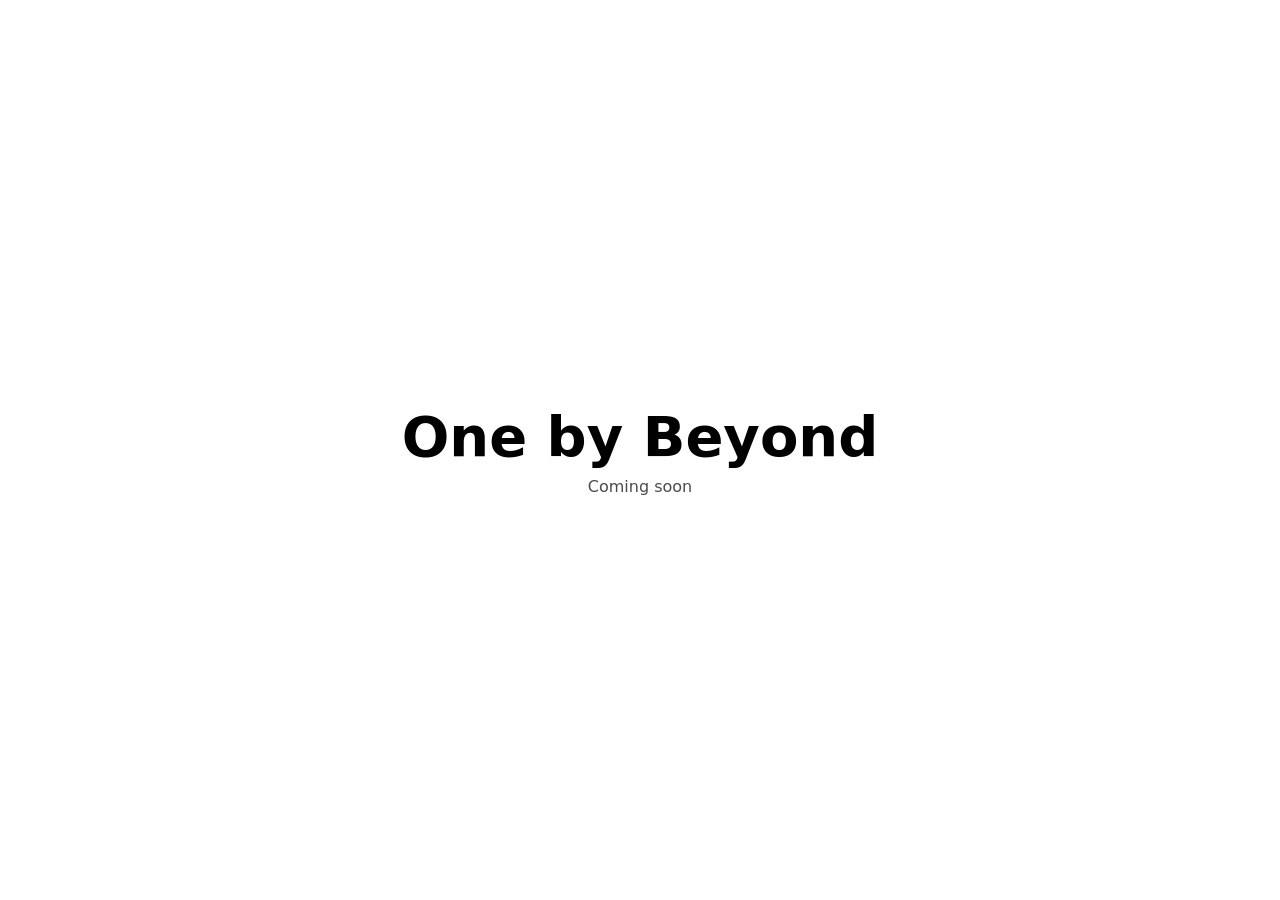
==== site/index.html @ 8f1a1c9e "Set up static site scaffold and GitHub Pages deploy for onebybeyond.org Co-Authored-By: Claude Opus " ====
<!doctype html>
<html lang="ko">
<head>
  <meta charset="utf-8">
  <meta name="viewport" content="width=device-width, initial-scale=1">
  <title>One by Beyond</title>
  <meta name="description" content="One by Beyond">
  <style>
    :root { color-scheme: light dark; }
    body { margin: 0; min-height: 100vh; display: grid; place-items: center;
           font-family: system-ui, -apple-system, "Apple SD Gothic Neo", sans-serif; }
    main { text-align: center; padding: 16px; }
    h1 { font-size: clamp(2rem, 6vw, 3.5rem); margin: 0 0 .5rem; }
    p { opacity: .7; margin: 0; }
  </style>
</head>
<body>
  <main>
    <h1>One by Beyond</h1>
    <p>Coming soon</p>
  </main>
</body>
</html>
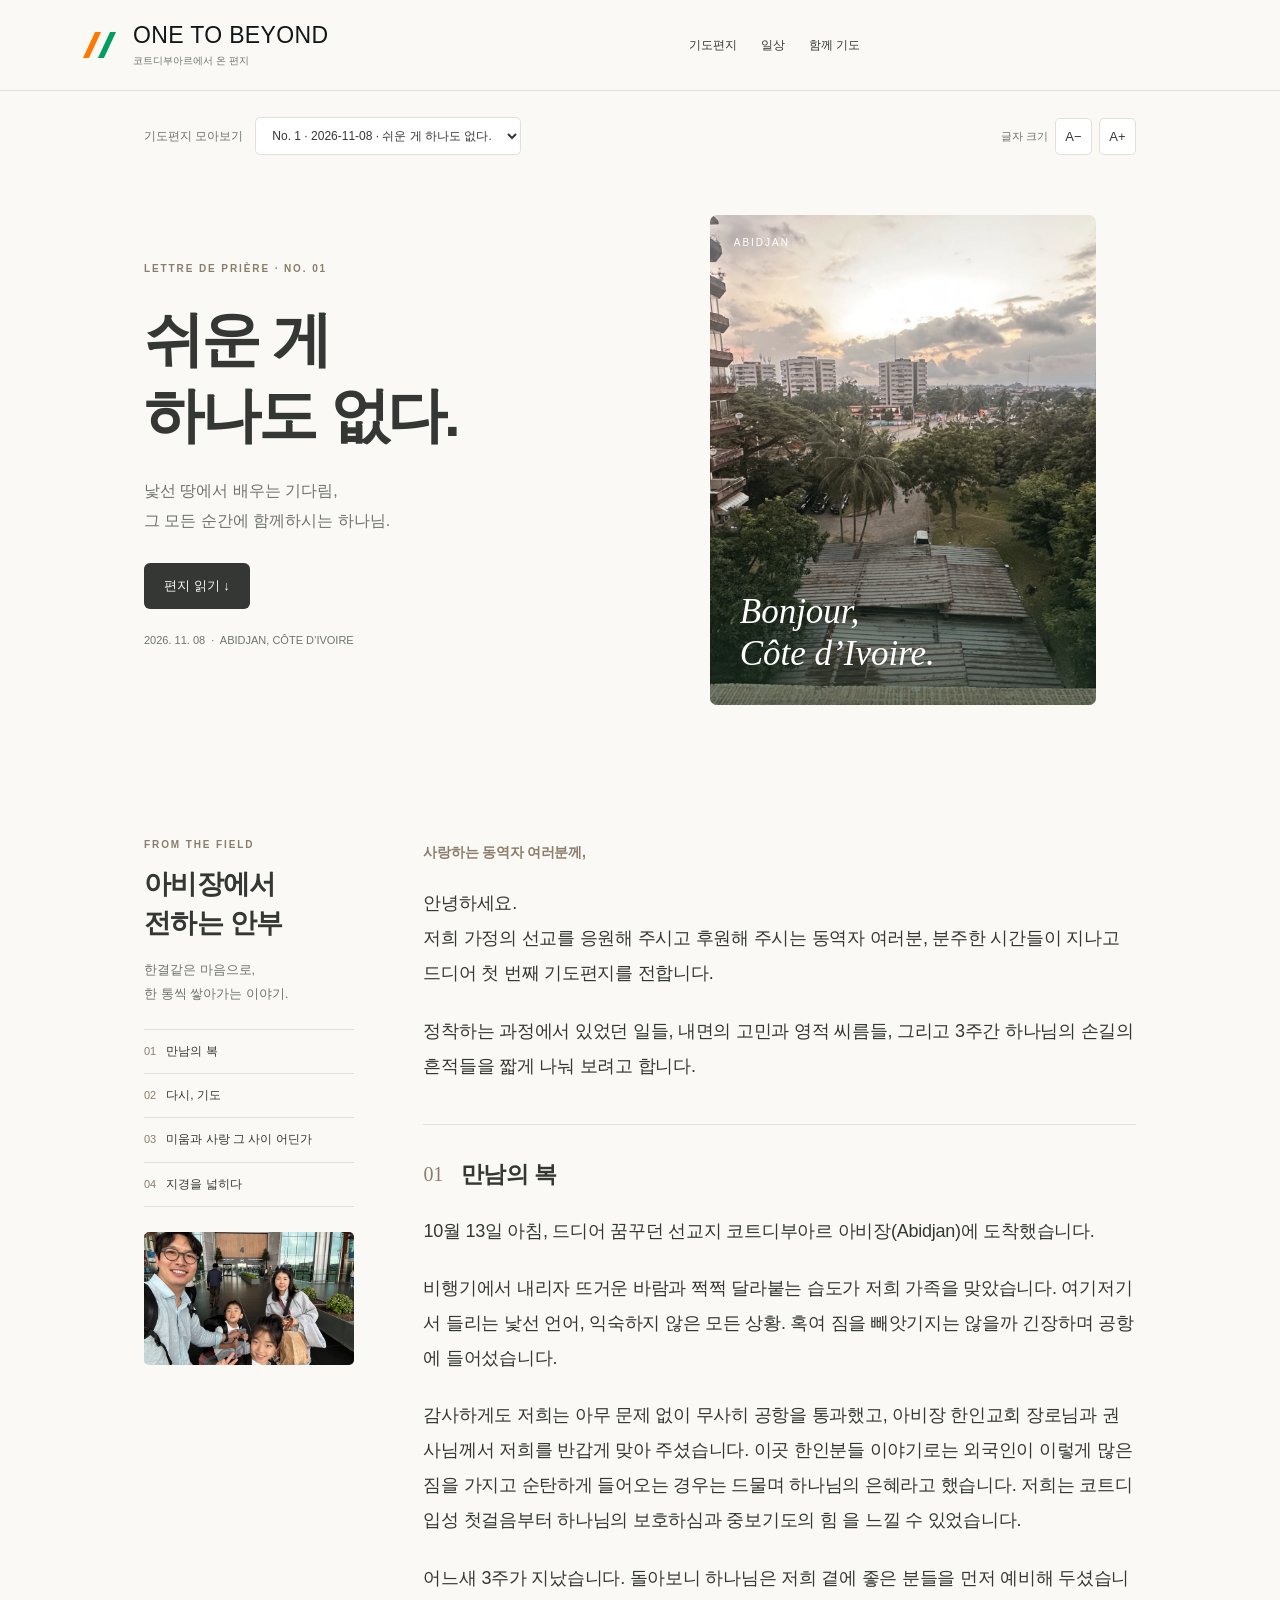
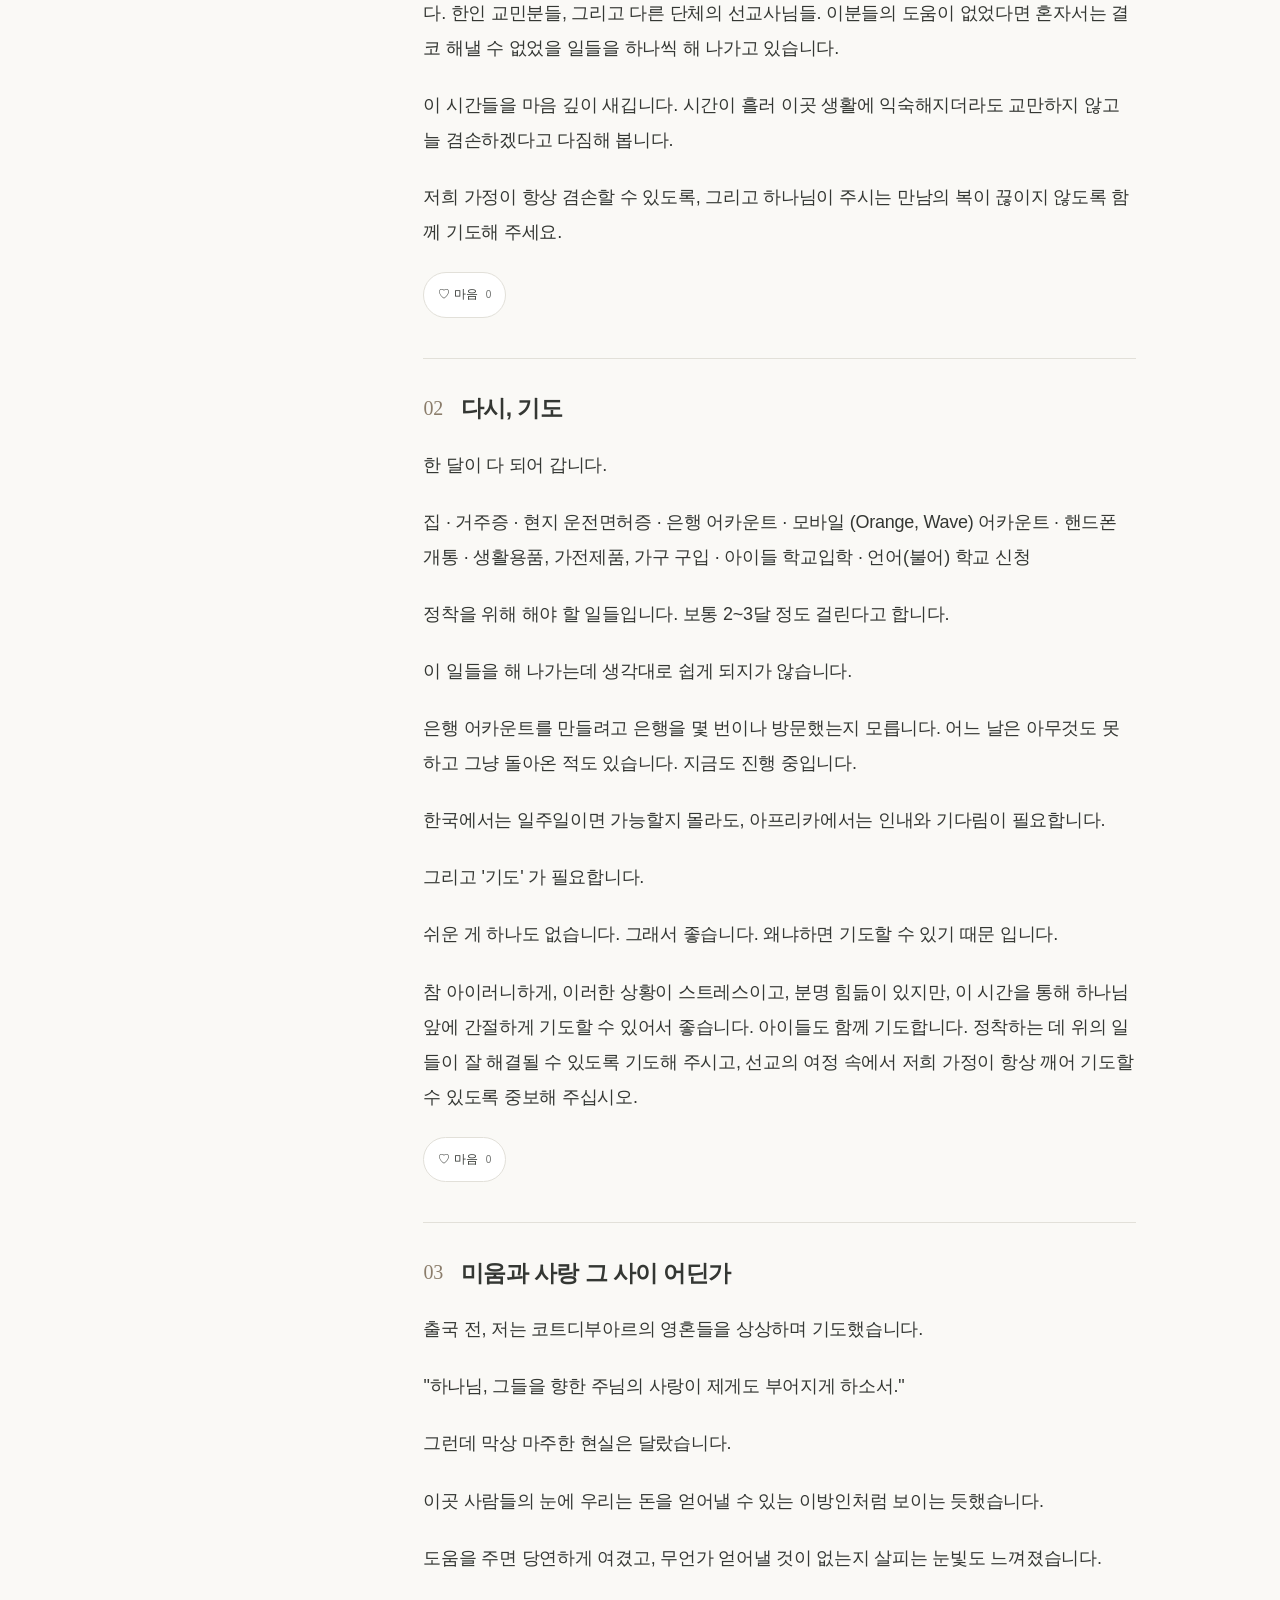
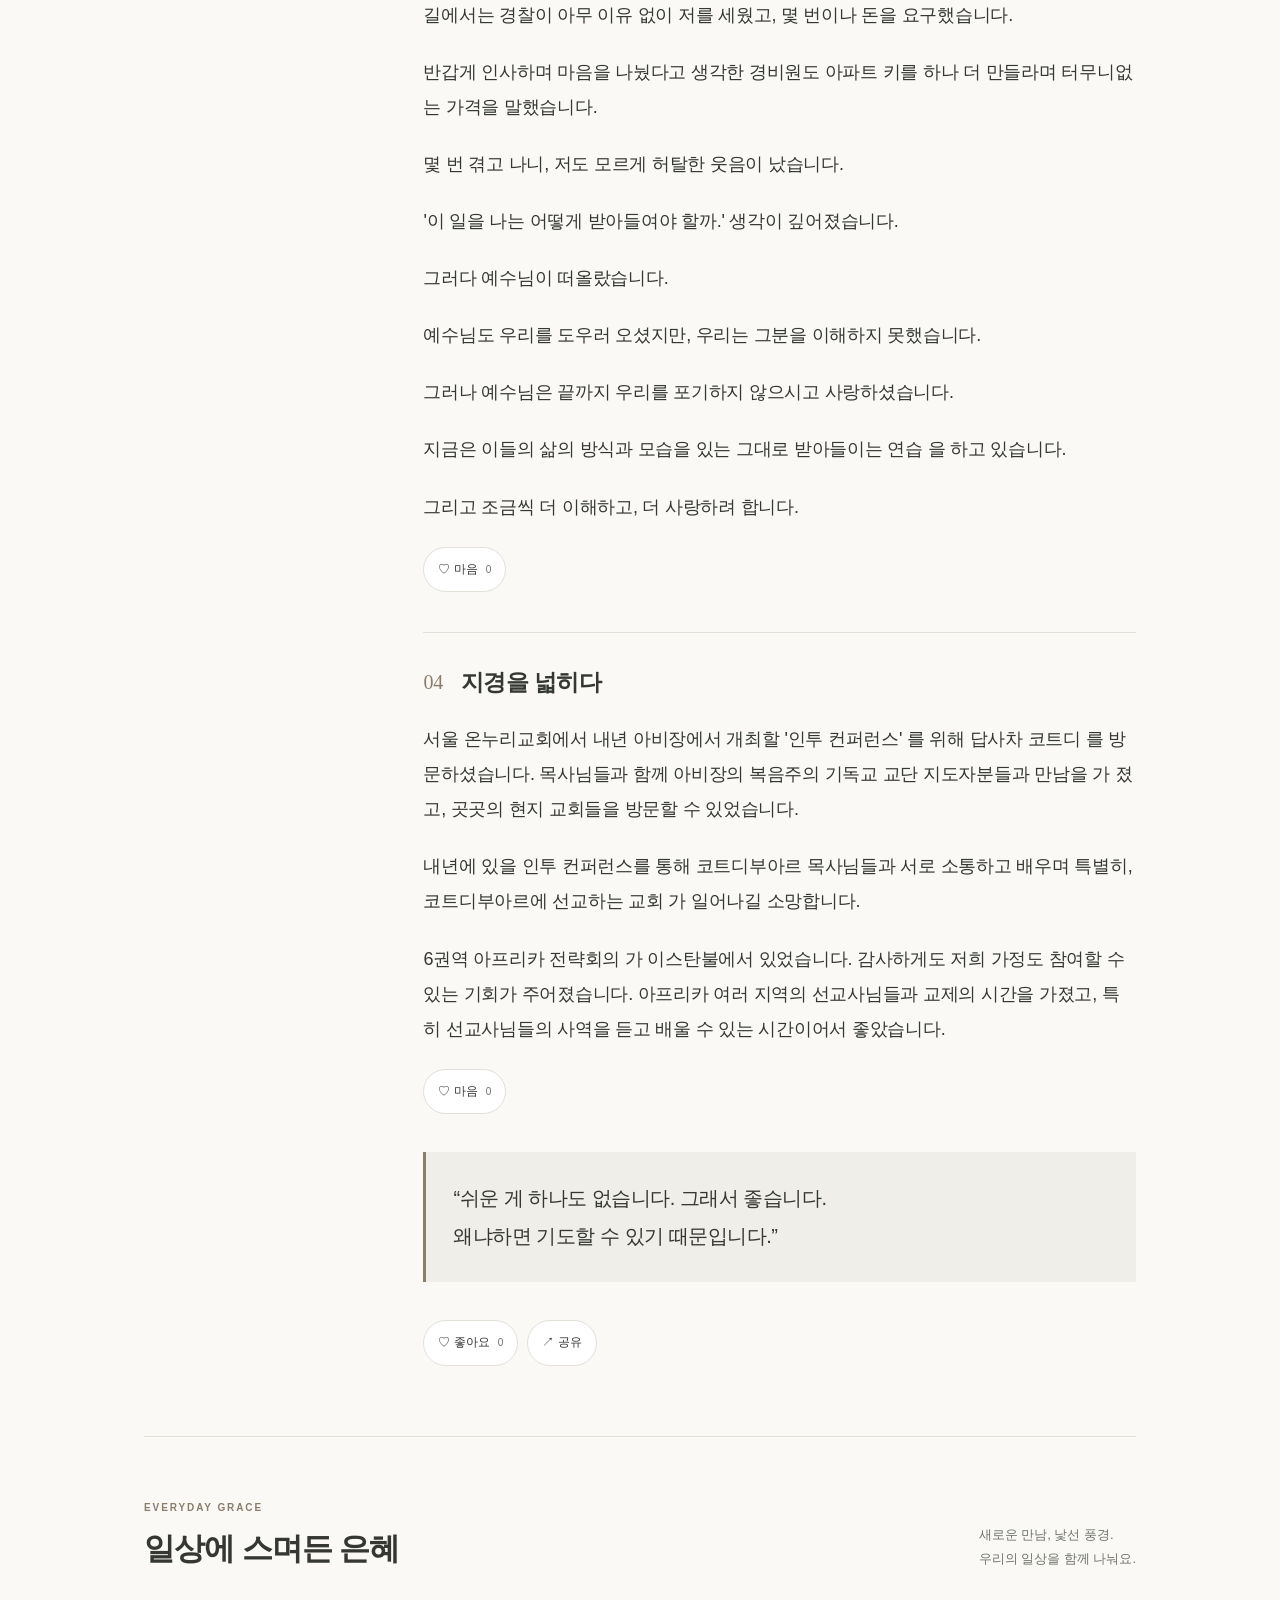
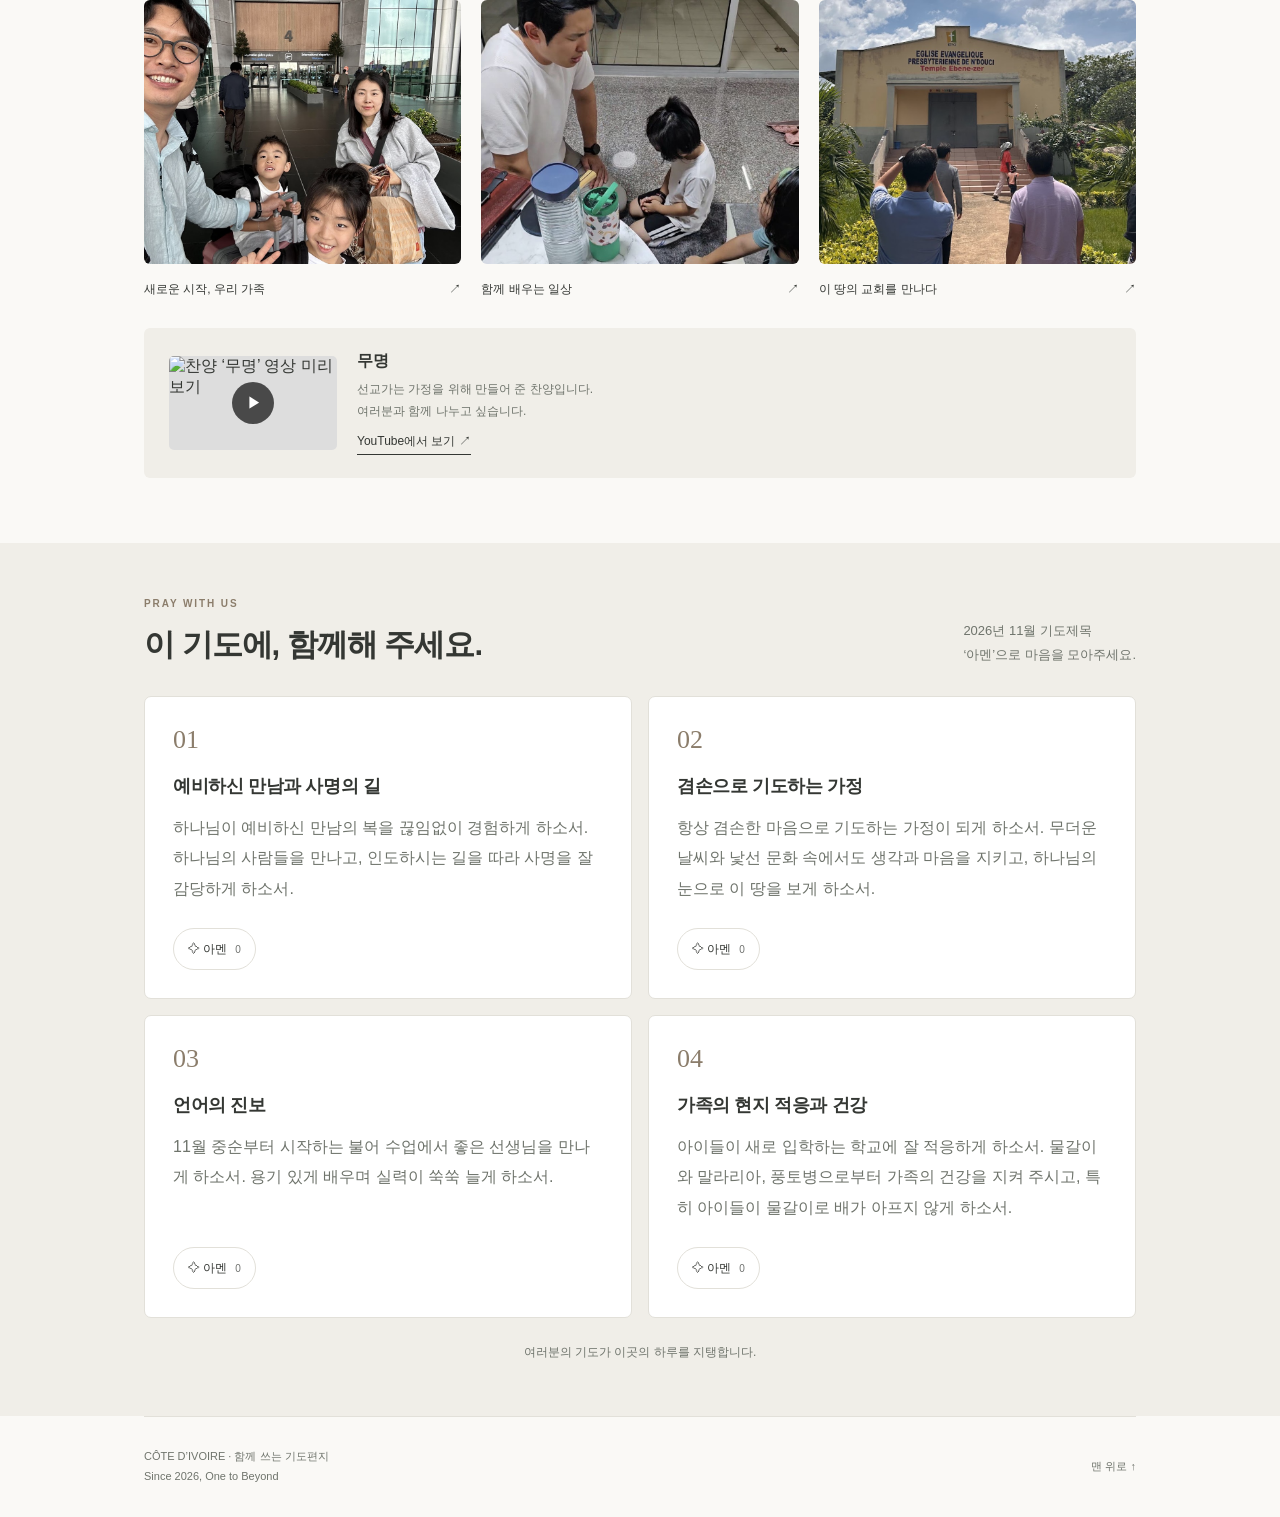
==== commit b61c34b3: "Add One to Beyond letter site (public static build) Public page built from the approved Off-white Ed" ====
--- a/site/index.html
+++ b/site/index.html
@@ -1,23 +1,25 @@
 <!doctype html>
 <html lang="ko">
 <head>
-  <meta charset="utf-8">
-  <meta name="viewport" content="width=device-width, initial-scale=1">
-  <title>One by Beyond</title>
-  <meta name="description" content="One by Beyond">
-  <style>
-    :root { color-scheme: light dark; }
-    body { margin: 0; min-height: 100vh; display: grid; place-items: center;
-           font-family: system-ui, -apple-system, "Apple SD Gothic Neo", sans-serif; }
-    main { text-align: center; padding: 16px; }
-    h1 { font-size: clamp(2rem, 6vw, 3.5rem); margin: 0 0 .5rem; }
-    p { opacity: .7; margin: 0; }
-  </style>
+<meta charset="utf-8">
+<meta name="viewport" content="width=device-width,initial-scale=1">
+<meta name="color-scheme" content="light">
+<meta http-equiv="Content-Security-Policy" content="default-src 'none'; script-src 'self'; style-src 'self' 'unsafe-inline'; img-src 'self' data: https://i.ytimg.com; connect-src 'self'; font-src 'none'; base-uri 'none'; form-action 'none'">
+<title>One to Beyond · 코트디부아르에서 온 편지</title>
+<meta name="description" content="코트디부아르 아비장에서 전하는 기도편지 · ONE TO BEYOND">
+<meta property="og:title" content="One to Beyond · 코트디부아르에서 온 편지">
+<meta property="og:description" content="낯선 땅에서 배우는 기다림, 그 모든 순간에 함께하시는 하나님.">
+<meta property="og:image" content="https://onebybeyond.org/assets/photos/0195618fbdef.jpg">
+<meta property="og:url" content="https://onebybeyond.org/">
+<meta property="og:type" content="website">
+<link rel="icon" href="assets/favicon.svg" type="image/svg+xml">
+<link rel="stylesheet" href="style.css">
+<link rel="stylesheet" href="site.css">
 </head>
-<body>
-  <main>
-    <h1>One by Beyond</h1>
-    <p>Coming soon</p>
-  </main>
+<body data-layout="forest">
+<div id="app"><noscript><p class="noscript">이 페이지는 JavaScript가 필요합니다. 브라우저 설정에서 JavaScript를 켜 주세요.</p></noscript></div>
+<div id="modal-root"></div>
+<div id="toast-root" aria-live="polite"></div>
+<script src="app.js"></script>
 </body>
 </html>
--- a/site/style.css
+++ b/site/style.css
@@ -0,0 +1,80 @@
+
+:root{--bg:#faf9f6;--paper:#ffffff;--ink:#343733;--muted:#6f746c;--accent:#8b7d6b;--soft:#f0eee8;--line:#e2e0d9;--size:18px}*{box-sizing:border-box}html{scroll-behavior:smooth;scroll-padding-top:120px}body{margin:0;background:var(--bg);color:var(--ink);font-family:-apple-system,BlinkMacSystemFont,'Apple SD Gothic Neo','Malgun Gothic',Arial,sans-serif;-webkit-font-smoothing:antialiased}button,input,textarea,select{font:inherit}button,a{touch-action:manipulation}button{cursor:pointer;color:inherit}button:disabled{opacity:.45;cursor:default}a{color:inherit;text-decoration:none}button:focus-visible,a:focus-visible,input:focus-visible,select:focus-visible,textarea:focus-visible{outline:3px solid var(--accent);outline-offset:4px}button{border:0}h1,h2,h3,p{margin-top:0}.demo-bar{padding:9px 20px;background:var(--ink);color:var(--bg);text-align:center;font-size:11px;line-height:1.6;letter-spacing:.1px}.demo-bar b{color:inherit}.site-header{position:sticky;top:0;background:var(--bg);z-index:20;border-bottom:1px solid var(--line)}.header-inner{max-width:1240px;margin:auto;padding:22px 5%;display:flex;align-items:center;gap:24px}.brand{font-size:14px;font-weight:750;letter-spacing:1px;display:flex;align-items:center;gap:12px;white-space:nowrap}.brand small{font-size:10px;letter-spacing:0;font-weight:400;display:block;margin-top:5px;color:var(--muted)}.mark{width:24px;height:31px;display:flex;align-items:end;gap:4px}.mark i{background:var(--accent);width:5px;height:22px;transform:skewY(-18deg)}.mark i:nth-child(2){height:30px;background:var(--muted);opacity:.5}.mark i:nth-child(3){height:25px;background:var(--ink)}nav{margin:auto;display:flex;gap:24px;font-size:12px}.nav-actions{display:flex;gap:10px}.btn{display:inline-flex;align-items:center;justify-content:center;gap:9px;padding:13px 19px;border-radius:6px;background:var(--ink);color:var(--bg);font-size:13px;font-weight:550;border:1px solid transparent;min-height:44px;transition:transform .15s,background .15s}.btn:hover{transform:translateY(-1px);filter:brightness(.96)}.btn.secondary{background:transparent;color:var(--ink);border-color:var(--line)}.btn.accent{background:var(--accent);color:white}.btn.compact{padding:10px 14px;font-size:12px;min-height:40px}.wrap{max-width:1120px;margin:auto;padding:0 5%}.edition-tools{display:flex;justify-content:space-between;align-items:center;padding:26px 0 20px;gap:16px;font-size:12px}.edition-tools label{display:flex;align-items:center;gap:12px;color:var(--muted)}select{max-width:100%;background:var(--paper);color:var(--ink);border:1px solid var(--line);border-radius:5px;padding:10px 12px;font-size:12px}.size-controls{display:flex;align-items:center;gap:7px;white-space:nowrap}.size-controls span{color:var(--muted);font-size:11px}.size-controls button{background:var(--paper);border:1px solid var(--line);border-radius:5px;min-height:37px;min-width:37px;font-size:13px}.hero{display:grid;grid-template-columns:1fr 1fr;gap:6%;padding:24px 0 48px;align-items:center}.eyebrow{font-size:10px;letter-spacing:1.9px;color:var(--accent);font-weight:650;text-transform:uppercase}.hero h1{font-size:clamp(40px,4.7vw,66px);letter-spacing:-2.8px;line-height:1.25;margin:28px 0 23px;font-weight:700;white-space:pre-line}.hero-sub{font-size:16px;line-height:1.9;color:var(--muted);white-space:pre-line;margin-bottom:26px}.hero-date{font-size:11px;color:var(--muted);margin-top:25px}.hero-visual{height:490px;position:relative;border-radius:7px;overflow:hidden}.hero-visual img{height:100%;width:100%;object-fit:cover;filter:saturate(.8)}.hero-visual:after{content:'';position:absolute;inset:0;background:linear-gradient(transparent 45%,#102c2299)}.hero-visual figcaption{position:absolute;z-index:1;bottom:30px;left:30px;color:white;font:italic 35px/1.2 Georgia,serif}.hero-visual .place{position:absolute;z-index:1;top:22px;left:24px;font-size:10px;letter-spacing:2px;color:white}.social-strip{display:flex;align-items:center;gap:10px;border-bottom:1px solid var(--line);border-top:1px solid var(--line);padding:20px 0}.social-strip .quote-small{margin-left:auto;color:var(--muted);font-size:12px}.reaction{display:inline-flex;gap:8px;align-items:center;padding:10px 14px;border-radius:30px;border:1px solid var(--line);background:var(--paper);color:var(--ink);font-size:12px;min-height:42px;white-space:nowrap}.reaction.active{background:var(--soft);border-color:var(--accent);color:var(--accent)}.reaction span{font-size:10px;opacity:.7}.reading{display:grid;grid-template-columns:210px minmax(0,720px);gap:7%;padding:70px 0}.reading aside{align-self:start;position:sticky;top:120px}.reading aside h2{font-size:27px;letter-spacing:-.7px;line-height:1.45;margin:15px 0}.reading aside p{font-size:13px;line-height:1.8;color:var(--muted)}.toc{display:grid;gap:0;border-top:1px solid var(--line);margin-top:24px}.toc a{padding:12px 0;border-bottom:1px solid var(--line);font-size:12px;line-height:1.6}.toc a span{color:var(--accent);margin-right:10px;font-size:11px}.reading aside img{width:100%;border-radius:5px;margin-top:25px}.prose{font-size:var(--size);line-height:1.95;letter-spacing:-.25px;color:var(--ink);overflow-wrap:anywhere}.prose p{margin-bottom:22px;white-space:pre-line}.greeting{color:var(--accent);font-size:14px;display:block;margin-bottom:20px;font-weight:600}.story{border-top:1px solid var(--line);margin-top:40px;padding-top:30px}.story-head{display:flex;gap:18px;align-items:center;margin-bottom:20px}.story-head>span{font-family:Georgia,serif;color:var(--accent);font-size:20px}.story h3{font-size:23px;line-height:1.5;letter-spacing:-.6px;margin:0}.prose blockquote{margin:38px 0;padding:27px;background:var(--soft);border-left:3px solid var(--accent);font-size:20px;line-height:1.9;white-space:pre-line;letter-spacing:-.5px}.reading-end{display:flex;gap:9px}.section{padding:65px 0;border-top:1px solid var(--line)}.section-head{display:flex;justify-content:space-between;align-items:end;gap:25px;margin-bottom:30px}.section h2,.prayer-inner h2{font-size:31px;line-height:1.4;letter-spacing:-1px;margin:14px 0 0}.section-head>p{font-size:13px;line-height:1.8;color:var(--muted);margin:0}.gallery{display:grid;grid-template-columns:repeat(3,1fr);gap:20px}.gallery button{background:transparent;text-align:left;padding:0}.gallery img{width:100%;aspect-ratio:1.2;object-fit:cover;border-radius:6px;filter:saturate(.85)}.caption{font-size:12px;display:flex;justify-content:space-between;margin-top:13px}.music{padding:23px 25px;background:var(--soft);margin-top:30px;border-radius:6px;display:flex;gap:20px;align-items:center}.music-icon{font-size:35px}.music p{font-size:12px;line-height:1.8;color:var(--muted);margin:7px 0 0}.music a{margin-left:auto;font-size:12px;white-space:nowrap;border-bottom:1px solid var(--ink);padding-bottom:5px}.prayer-section{background:var(--soft)}.prayer-inner{max-width:1120px;padding:55px 5%;margin:auto}.prayer-grid{display:grid;grid-template-columns:repeat(2,1fr);gap:16px}.prayer-card{background:var(--paper);border:1px solid var(--line);border-radius:7px;padding:28px;display:flex;flex-direction:column;align-items:start}.prayer-number{font:26px Georgia,serif;color:var(--accent)}.prayer-card h3{font-size:18px;line-height:1.55;margin:18px 0 12px;letter-spacing:-.4px}.prayer-card>p{font-size:16px;line-height:1.9;color:var(--muted);margin-bottom:24px;flex:1}.prayer-note{font-size:12px;text-align:center;color:var(--muted);margin:26px 0 0}.community-intro{font-size:14px;line-height:1.8;color:var(--muted);margin:12px 0 0}.login-callout{padding:18px 22px;border:1px solid var(--line);background:var(--paper);border-radius:6px;display:flex;justify-content:space-between;align-items:center;gap:20px;margin-bottom:28px}.login-callout p{font-size:13px;line-height:1.7;margin:0}.tabs{display:flex;border-bottom:1px solid var(--line);gap:24px;margin-bottom:10px}.tabs button{padding:15px 0;border-bottom:2px solid transparent;background:none;color:var(--muted);font-size:13px}.tabs button.active{color:var(--ink);border-bottom-color:var(--accent)}.post{display:flex;gap:15px;padding:26px 0;border-bottom:1px solid var(--line)}.avatar{flex-shrink:0;width:39px;height:39px;display:grid;place-items:center;background:var(--soft);border-radius:50%;font-size:14px;color:var(--accent)}.post-content{flex:1;min-width:0}.post-meta{display:flex;gap:10px;align-items:center;font-size:13px}.post-meta .tag{background:var(--soft);padding:4px 7px;border-radius:4px;color:var(--muted);font-size:10px}.post-meta time{margin-left:auto;color:var(--muted);font-size:11px}.post-content>p{font-size:16px;line-height:1.9;margin:13px 0 17px;white-space:pre-wrap;overflow-wrap:anywhere}.post-actions{display:flex;flex-wrap:wrap;gap:8px}.empty{text-align:center;padding:50px 20px;color:var(--muted);font-size:15px;line-height:1.9}.support{display:grid;grid-template-columns:1fr 1.15fr;gap:8%;background:var(--ink);color:var(--bg);padding:55px;border-radius:10px;margin-bottom:65px}.support .eyebrow{color:var(--bg);opacity:.7}.support h2{font-size:32px;line-height:1.5;letter-spacing:-1px;margin:18px 0}.support-copy>p{font-size:15px;line-height:1.9;opacity:.7}.support-form{background:var(--paper);color:var(--ink);padding:28px;border-radius:7px}.segmented{display:flex;gap:5px;background:var(--soft);padding:5px;border-radius:6px}.segmented button{flex:1;padding:11px 8px;font-size:13px;border-radius:4px;background:transparent;white-space:nowrap}.segmented button.active{background:var(--paper);color:var(--accent);box-shadow:0 2px 7px #00000008}.field-label{font-size:12px;display:block;margin:22px 0 10px;color:var(--muted)}.amounts{display:flex;gap:8px}.amounts button{flex:1;background:var(--paper);border:1px solid var(--line);border-radius:5px;padding:12px;font-size:16px}.amounts button.active{border-color:var(--accent);color:var(--accent);background:var(--soft)}.custom{margin-top:10px;display:flex;gap:10px;align-items:center;color:var(--muted);font-size:12px}.custom input{width:100px}.summary{margin:23px 0 18px;font-size:15px;line-height:1.8}.support-form>.btn{width:100%}.fine{font-size:11px!important;line-height:1.8!important;color:var(--muted);margin:13px 0 0!important}.demo-label{display:inline-block;border:1px solid currentColor;padding:3px 7px;border-radius:4px;font-size:9px;letter-spacing:1px;margin-bottom:10px}footer{border-top:1px solid var(--line);padding:30px 0;color:var(--muted);font-size:11px;display:flex;align-items:center;justify-content:space-between;gap:20px;line-height:1.8}footer button{background:none;border-bottom:1px solid var(--line);font-size:12px;color:var(--ink);padding:8px}.modal-shell{position:fixed;inset:0;background:#222320a6;z-index:100;display:flex;align-items:center;justify-content:center;padding:20px;backdrop-filter:blur(5px)}.modal{position:relative;width:100%;max-width:470px;background:var(--bg);color:var(--ink);padding:35px;border-radius:12px;max-height:90dvh;overflow:auto;box-shadow:0 20px 100px #0003}.modal.wide{max-width:860px}.close{position:absolute;top:12px;right:12px;background:var(--soft);color:var(--ink);border-radius:50%;width:32px;height:32px;font-size:21px}.modal h2{font-size:26px;letter-spacing:-.6px;margin:5px 0 12px;line-height:1.5}.modal>p{font-size:14px;line-height:1.8;color:var(--muted)}.modal .stack{display:grid;gap:12px;margin-top:25px}.google-btn{background:var(--paper);color:var(--ink);border:1px solid var(--line)}.google-logo{font-size:20px;font-weight:700;color:#4285f4}.divider{display:flex;align-items:center;gap:15px;color:var(--muted);font-size:11px;margin:20px 0}.divider:before,.divider:after{content:'';flex:1;border-top:1px solid var(--line)}input,textarea{width:100%;padding:13px;border:1px solid var(--line);background:var(--paper);color:var(--ink);border-radius:5px;font-size:15px}textarea{resize:vertical;line-height:1.7}label.form-label{display:block;font-size:12px;margin:18px 0 7px;color:var(--muted)}form .btn{margin-top:18px}.inline-form{display:flex;gap:8px;align-items:center;margin-top:8px}.inline-form .btn{margin:0;white-space:nowrap}.form-error{color:#b54132;font-size:12px;line-height:1.6;min-height:15px;margin-top:10px}.checkout-card{border:1px solid var(--line);border-radius:7px;padding:20px;background:var(--paper);font-size:14px;line-height:2}.checkout-total{display:flex;justify-content:space-between;border-top:1px solid var(--line);padding-top:14px;margin-top:12px;font-weight:600;font-size:19px}.mock-card{padding:15px;background:var(--soft);border-radius:5px;margin-top:18px;font-size:13px;line-height:1.8}.checkrow{display:flex;align-items:start;gap:8px;font-size:12px;line-height:1.8;margin-top:17px}.checkrow input{width:auto;margin-top:5px}.success-mark{width:60px;height:60px;background:var(--soft);color:var(--accent);border-radius:50%;display:grid;place-items:center;font-size:28px;margin:10px 0 20px}.modal img{max-width:100%;border-radius:5px}.editor-grid{display:grid;grid-template-columns:1fr 1fr;gap:18px}.editor-block{padding-top:20px;margin-top:20px;border-top:1px solid var(--line)}.editor-block h3{font-size:17px;margin-bottom:8px}.editor-bottom{position:sticky;bottom:-35px;background:var(--bg);border-top:1px solid var(--line);padding:20px 0 0;margin-top:25px;display:flex;flex-wrap:wrap;gap:10px}.editor-bottom .btn{margin:0}.editor-top{display:flex;gap:10px;flex-wrap:wrap}.help{font-size:12px;line-height:1.8;color:var(--muted)}.toast{position:fixed;bottom:24px;left:50%;transform:translateX(-50%);padding:15px 22px;border-radius:7px;background:var(--ink);color:var(--bg);box-shadow:0 3px 30px #0002;z-index:300;max-width:90vw;text-align:center;font-size:13px;line-height:1.6}.concept-label{display:flex;justify-content:space-between;align-items:center;gap:20px;color:var(--muted);font-size:11px;padding:16px 0;border-bottom:1px solid var(--line);letter-spacing:.3px}.concept-label strong{color:var(--accent)}.preserve{white-space:pre-line}.demo-tip{font-size:11px;color:var(--muted);line-height:1.7;margin-top:14px}.sr{position:absolute;clip:rect(0,0,0,0);width:1px;height:1px;overflow:hidden}
+/* Four distinct compositions */
+body[data-layout="earth"] .hero-visual{border-radius:160px 160px 8px 8px;height:510px}body[data-layout="earth"] .hero-copy{order:2}body[data-layout="earth"] .hero-visual{order:1}body[data-layout="earth"] .hero{grid-template-columns:1.05fr 1fr}body[data-layout="earth"] .hero h1{font-family:Georgia,'Apple SD Gothic Neo',serif;font-weight:600}body[data-layout="earth"] .prayer-card{border-radius:18px}body[data-layout="earth"] .support{border-radius:70px 8px 8px 8px}body[data-layout="earth"] .btn{border-radius:30px}
+body[data-layout="ocean"] .hero{display:block;position:relative;padding:0;height:570px;border-radius:14px;overflow:hidden;margin:15px 0 35px}body[data-layout="ocean"] .hero-visual{position:absolute;inset:0;height:100%;margin:0;border-radius:0}body[data-layout="ocean"] .hero-visual:after{background:linear-gradient(90deg,color-mix(in srgb,var(--ink) 95%,transparent) 15%,color-mix(in srgb,var(--ink) 65%,transparent) 65%,color-mix(in srgb,var(--ink) 25%,transparent))}body[data-layout="ocean"] .hero-copy{position:relative;z-index:2;color:#fff;padding:65px 6%;max-width:630px}body[data-layout="ocean"] .hero-sub,body[data-layout="ocean"] .hero-date{color:#ffffffe0}body[data-layout="ocean"] .hero .eyebrow{color:#ffffffc9}body[data-layout="ocean"] .hero .btn{background:var(--paper);color:var(--ink)}body[data-layout="ocean"] .hero-visual .place,body[data-layout="ocean"] .hero-visual figcaption{display:none}body[data-layout="ocean"] .reading{grid-template-columns:minmax(0,720px);justify-content:center}body[data-layout="ocean"] .reading aside{position:static;display:none}body[data-layout="ocean"] .prayer-card{border-top:3px solid var(--accent)}
+body[data-layout="minimal"] .hero{display:flex;flex-direction:column;text-align:center;gap:32px;padding-top:35px}body[data-layout="minimal"] .hero h1{font-size:58px;white-space:normal;max-width:800px}body[data-layout="minimal"] .hero-sub{white-space:normal;max-width:600px}body[data-layout="minimal"] .hero-visual{width:100%;height:300px;margin:0}body[data-layout="minimal"] .hero-visual img{object-position:center 50%}body[data-layout="minimal"] .hero-visual .place{color:#fff}body[data-layout="minimal"] .hero-visual figcaption{font-size:28px}body[data-layout="minimal"] .btn{border-radius:3px}body[data-layout="minimal"] .reading{grid-template-columns:1fr;max-width:760px;margin:auto}body[data-layout="minimal"] .reading aside{display:none}body[data-layout="minimal"] .prayer-grid{grid-template-columns:repeat(4,1fr)}body[data-layout="minimal"] .prayer-card{padding:23px 19px;border-radius:0}body[data-layout="minimal"] .prayer-card>p{font-size:15px}body[data-layout="minimal"] .support{border-radius:0;background:var(--soft);color:var(--ink)}body[data-layout="minimal"] .support .eyebrow{color:var(--accent)}
+@media(max-width:850px){nav{gap:15px}.header-inner{gap:15px}.brand{font-size:12px}.nav-actions .btn{font-size:11px;padding:9px 12px}.hero{gap:4%}.hero h1{font-size:47px}.hero-visual{height:440px}.reading{grid-template-columns:160px minmax(0,1fr);gap:6%}.support{padding:35px;gap:5%}body[data-layout="minimal"] .prayer-grid{grid-template-columns:repeat(2,1fr)}}
+@media(max-width:600px){html{scroll-padding-top:95px}.demo-bar{font-size:9px;padding:7px 12px}.header-inner{padding:17px 5%;justify-content:space-between}.brand{font-size:11px;gap:9px}.brand small{font-size:9px}.mark{width:20px;height:26px}.mark i{width:4px;height:20px}.mark i:nth-child(2){height:26px}.mark i:nth-child(3){height:22px}nav{display:none}.nav-actions{gap:6px}.nav-actions .btn{padding:9px 11px;font-size:11px}.concept-label{font-size:10px;padding:15px 0;gap:10px}.concept-label>span{font-size:9px}.edition-tools{align-items:start;gap:10px;padding:19px 0}.edition-tools label{display:block;font-size:10px;min-width:0;max-width:65%}.edition-tools select{display:block;font-size:11px;margin-top:8px;width:100%}.size-controls{padding-top:18px;gap:4px}.size-controls span{display:none}.size-controls button{min-height:35px;min-width:34px}.hero{display:flex;flex-direction:column;align-items:stretch;padding:15px 0 28px;gap:28px}.hero h1{font-size:47px;letter-spacing:-2.3px;margin-top:23px}.hero-sub{font-size:15px;line-height:1.8}.hero .btn{font-size:12px;padding:12px 17px}.hero-date{font-size:10px}.hero-visual{height:350px;margin:0}.hero-visual figcaption{font-size:32px;left:25px;bottom:25px}.social-strip{gap:7px;padding:16px 0;flex-wrap:wrap}.social-strip .quote-small{display:none}.reaction{font-size:11px;padding:9px 12px;gap:6px}.reading{display:block;padding:45px 0}.reading aside{position:static;margin-bottom:30px}.reading aside h2,.reading aside>p,.reading aside img{display:none}.toc{display:flex;overflow:auto;gap:17px;white-space:nowrap;padding-bottom:8px;margin-top:15px;border-top:0}.toc a{font-size:11px}.toc a span{margin-right:5px}.prose{line-height:1.95;font-size:var(--size)}.story{padding-top:25px;margin-top:30px}.story h3{font-size:22px}.story-head{gap:13px}.prose blockquote{padding:22px;font-size:18px}.section{padding:45px 0}.section h2,.prayer-inner h2{font-size:26px}.section-head{display:block;margin-bottom:24px}.section-head>p{font-size:12px;margin-top:15px}.section-head .btn{margin-top:18px}.gallery{gap:12px;grid-template-columns:1fr}.gallery img{aspect-ratio:1.45}.caption{font-size:12px;margin:10px 0 10px}.music{padding:20px;flex-wrap:wrap;gap:15px}.music p{font-size:11px}.music a{margin-left:40px}.prayer-inner{padding-top:40px;padding-bottom:35px}.prayer-grid{grid-template-columns:1fr;gap:13px}.prayer-card{padding:24px}.prayer-card>p{font-size:16px}.prayer-card h3{font-size:18px}.prayer-number{font-size:23px}.prayer-note{font-size:11px}.community-intro{font-size:13px}.login-callout{display:block;padding:18px}.login-callout p{font-size:12px}.login-callout .btn{margin-top:13px}.tabs{gap:22px}.tabs button{font-size:12px}.post{gap:10px}.avatar{width:32px;height:32px;font-size:12px}.post-meta{gap:7px;font-size:12px;flex-wrap:wrap}.post-meta time{font-size:9px}.post-meta .tag{font-size:9px}.post-content>p{font-size:15px}.post-actions .reaction{padding:8px 10px;font-size:10px}.support{display:block;padding:28px 22px;border-radius:8px;margin-bottom:35px}.support h2{font-size:28px}.support-copy>p{font-size:14px}.support-form{padding:22px;margin-top:25px}.segmented button{font-size:12px;padding:11px 6px}.amounts button{font-size:15px;padding:12px 8px}.custom input{font-size:14px}.summary{font-size:14px}.modal-shell{padding:12px}.modal{padding:28px 22px;max-height:92dvh}.modal h2{font-size:24px}.editor-grid{grid-template-columns:1fr;gap:0}.editor-bottom{bottom:-28px;padding-top:15px}.editor-bottom .btn{padding:10px 13px;font-size:11px}.modal .btn{font-size:12px}.toast{font-size:12px;bottom:20px;width:max-content;max-width:90vw}footer{font-size:10px;align-items:start}footer button{font-size:11px;white-space:nowrap}body[data-layout="earth"] .hero-copy{order:1}body[data-layout="earth"] .hero-visual{order:2;height:360px;border-radius:130px 130px 6px 6px}body[data-layout="earth"] .support{border-radius:35px 6px 6px 6px}body[data-layout="ocean"] .hero{height:520px}body[data-layout="ocean"] .hero-copy{padding:44px 25px}body[data-layout="ocean"] .hero h1{font-size:45px}body[data-layout="ocean"] .hero-visual{height:100%}body[data-layout="minimal"] .hero h1{font-size:41px;letter-spacing:-2px;margin-top:20px}body[data-layout="minimal"] .hero-visual{height:230px}body[data-layout="minimal"] .prayer-grid{grid-template-columns:1fr}body[data-layout="minimal"] .prayer-card{padding:24px}}
+@media(prefers-reduced-motion:reduce){html{scroll-behavior:auto}*{transition:none!important}}
+
+#design-studio{background:#ffffff;color:#343733;border-bottom:1px solid #e5e2dc;padding:26px max(5%,calc((100vw - 1010px)/2));font-size:13px;scroll-margin-top:100px}.studio-head{display:flex;align-items:center;justify-content:space-between;gap:25px;margin-bottom:23px}.studio-head .studio-kicker{font-size:10px;letter-spacing:2px;color:#8b7d6b;font-weight:700}.studio-head h2{font-size:24px;margin:9px 0 7px;letter-spacing:-.6px;line-height:1.5}.studio-head p{font-size:12px;line-height:1.8;color:#718071;margin:0}.studio-download{background:#373b37;color:#fff;padding:13px 18px;border-radius:7px;font-size:12px;white-space:nowrap}.studio-row{display:grid;grid-template-columns:85px 1fr;gap:15px;align-items:center;margin-top:12px}.studio-row>span{font-size:12px;color:#667666}.studio-options{display:grid;grid-template-columns:repeat(4,1fr);gap:9px}.design-option{border:1px solid #e5e2dc;border-radius:7px;background:#fff;color:#444640;padding:12px 13px;display:flex;align-items:center;gap:10px;text-align:left;min-height:59px;position:relative;transition:box-shadow .15s}.design-option:hover{box-shadow:0 2px 10px #163e3210}.design-option[aria-pressed="true"]{border-color:#8b8275;background:#f5f3ee;box-shadow:inset 0 0 0 1px #8b8275}.design-option .swatches{display:flex;gap:2px;flex-shrink:0}.swatches i{width:9px;height:27px;border-radius:2px}.option-copy{font-size:12px;font-weight:600;line-height:1.5}.option-copy small{display:block;font-size:9px;font-weight:400;color:#7c8779;margin-top:2px}.layout-thumb{width:31px;height:27px;border:1px solid #8c9b89;border-radius:3px;display:flex;gap:3px;padding:4px;flex-shrink:0;background:#f0f2eb}.layout-thumb i{display:block;background:#9aaa95;border-radius:1px}.layout-thumb.forest i:first-child{width:42%;height:65%;margin-top:3px}.layout-thumb.forest i:last-child{width:58%;height:100%}.layout-thumb.earth i:first-child{width:58%;height:100%;border-radius:8px 8px 0 0}.layout-thumb.earth i:last-child{width:42%;height:65%;margin-top:3px}.layout-thumb.ocean{background:#677e68;align-items:center}.layout-thumb.ocean i:first-child{background:#fff;width:75%;height:4px}.layout-thumb.ocean i:last-child{display:none}.layout-thumb.minimal{flex-direction:column;align-items:center;gap:3px}.layout-thumb.minimal i:first-child{height:3px;width:65%}.layout-thumb.minimal i:last-child{width:100%;height:12px}.studio-note{margin:17px 0 0;color:#788473;font-size:10px;line-height:1.8;display:flex;justify-content:space-between;gap:15px}.studio-float{position:fixed;bottom:20px;left:20px;z-index:70;padding:12px 16px;background:#fff;color:#343733;border:1px solid #e2e0d9;border-radius:25px;box-shadow:0 3px 20px #11231c18;font-size:11px}.studio-selected{font-size:10px;color:#6d7c67;white-space:nowrap}
+@media(max-width:650px){#design-studio{padding:23px 5%}.studio-head{align-items:start;gap:12px;margin-bottom:20px;flex-wrap:wrap}.studio-head h2{font-size:22px}.studio-head p{font-size:11px}.studio-download{padding:11px 14px;font-size:11px}.studio-row{display:block;margin-top:19px}.studio-row>span{display:block;margin-bottom:9px;font-size:11px;font-weight:600}.studio-options{grid-template-columns:1fr 1fr;gap:8px}.design-option{padding:10px 12px;min-height:56px}.option-copy{font-size:12px}.option-copy small{font-size:9px}.studio-note{flex-direction:column;gap:3px;font-size:10px}.studio-float{font-size:10px;padding:10px 13px;left:14px;bottom:14px}.toast{bottom:65px}}
+
+.offline-radio{position:absolute;opacity:0;width:1px;height:1px}.design-option:has(.offline-radio:checked){border-color:#8b8275;background:#f5f3ee;box-shadow:inset 0 0 0 1px #8b8275}.offline-music{margin-left:auto;background:transparent;font-size:12px;border-bottom:1px solid var(--ink);white-space:nowrap;padding:0 0 5px}.offline-radio:focus-visible+.swatches,.offline-radio:focus-visible+.layout-thumb{outline:3px solid #b46a39;outline-offset:4px}
+body:has(#offline-palette-forest:checked){--bg:#f7f6f0;--paper:#fffefb;--ink:#244635;--muted:#677465;--accent:#d16b3e;--soft:#edf0e5;--line:#dce1d4;}
+body:has(#offline-palette-earth:checked){--bg:#f7eee2;--paper:#fffaf4;--ink:#654333;--muted:#85705f;--accent:#b95c3c;--soft:#eee0cd;--line:#dfccbb;}
+body:has(#offline-palette-ocean:checked){--bg:#f0f5f8;--paper:#ffffff;--ink:#163b5b;--muted:#526c80;--accent:#317aa0;--soft:#e0edf4;--line:#cedde7;}
+body:has(#offline-palette-minimal:checked){--bg:#faf9f6;--paper:#ffffff;--ink:#343733;--muted:#6f746c;--accent:#8b7d6b;--soft:#f0eee8;--line:#e2e0d9;}
+body:has(#offline-layout-earth:checked) .hero-visual{border-radius:160px 160px 8px 8px;height:510px}
+body:has(#offline-layout-earth:checked) .hero-copy{order:2}
+body:has(#offline-layout-earth:checked) .hero-visual{order:1}
+body:has(#offline-layout-earth:checked) .hero{grid-template-columns:1.05fr 1fr}
+body:has(#offline-layout-earth:checked) .hero h1{font-family:Georgia,'Apple SD Gothic Neo',serif;font-weight:600}
+body:has(#offline-layout-earth:checked) .prayer-card{border-radius:18px}
+body:has(#offline-layout-earth:checked) .support{border-radius:70px 8px 8px 8px}
+body:has(#offline-layout-earth:checked) .btn{border-radius:30px}
+body:has(#offline-layout-ocean:checked) .hero{display:block;position:relative;padding:0;height:570px;border-radius:14px;overflow:hidden;margin:15px 0 35px}
+body:has(#offline-layout-ocean:checked) .hero-visual{position:absolute;inset:0;height:100%;margin:0;border-radius:0}
+body:has(#offline-layout-ocean:checked) .hero-visual:after{background:linear-gradient(90deg,color-mix(in srgb,var(--ink) 95%,transparent) 15%,color-mix(in srgb,var(--ink) 65%,transparent) 65%,color-mix(in srgb,var(--ink) 25%,transparent))}
+body:has(#offline-layout-ocean:checked) .hero-copy{position:relative;z-index:2;color:#fff;padding:65px 6%;max-width:630px}
+body:has(#offline-layout-ocean:checked) .hero-sub,body:has(#offline-layout-ocean:checked) .hero-date{color:#ffffffe0}
+body:has(#offline-layout-ocean:checked) .hero .eyebrow{color:#ffffffc9}
+body:has(#offline-layout-ocean:checked) .hero .btn{background:var(--paper);color:var(--ink)}
+body:has(#offline-layout-ocean:checked) .hero-visual .place,body:has(#offline-layout-ocean:checked) .hero-visual figcaption{display:none}
+body:has(#offline-layout-ocean:checked) .reading{grid-template-columns:minmax(0,720px);justify-content:center}
+body:has(#offline-layout-ocean:checked) .reading aside{position:static;display:none}
+body:has(#offline-layout-ocean:checked) .prayer-card{border-top:3px solid var(--accent)}
+body:has(#offline-layout-minimal:checked) .hero{display:flex;flex-direction:column;text-align:center;gap:32px;padding-top:35px}
+body:has(#offline-layout-minimal:checked) .hero h1{font-size:58px;white-space:normal;max-width:800px}
+body:has(#offline-layout-minimal:checked) .hero-sub{white-space:normal;max-width:600px}
+body:has(#offline-layout-minimal:checked) .hero-visual{width:100%;height:300px;margin:0}
+body:has(#offline-layout-minimal:checked) .hero-visual img{object-position:center 50%}
+body:has(#offline-layout-minimal:checked) .hero-visual .place{color:#fff}
+body:has(#offline-layout-minimal:checked) .hero-visual figcaption{font-size:28px}
+body:has(#offline-layout-minimal:checked) .btn{border-radius:3px}
+body:has(#offline-layout-minimal:checked) .reading{grid-template-columns:1fr;max-width:760px;margin:auto}
+body:has(#offline-layout-minimal:checked) .reading aside{display:none}
+body:has(#offline-layout-minimal:checked) .prayer-grid{grid-template-columns:repeat(4,1fr)}
+body:has(#offline-layout-minimal:checked) .prayer-card{padding:23px 19px;border-radius:0}
+body:has(#offline-layout-minimal:checked) .prayer-card>p{font-size:15px}
+body:has(#offline-layout-minimal:checked) .support{border-radius:0;background:var(--soft);color:var(--ink)}
+body:has(#offline-layout-minimal:checked) .support .eyebrow{color:var(--accent)}
+body:has(#offline-layout-minimal:checked) .prayer-grid{grid-template-columns:repeat(2,1fr)}
+body:has(#offline-layout-earth:checked) .hero-copy{order:1}
+body:has(#offline-layout-earth:checked) .hero-visual{order:2;height:360px;border-radius:130px 130px 6px 6px}
+body:has(#offline-layout-earth:checked) .support{border-radius:35px 6px 6px 6px}
+body:has(#offline-layout-ocean:checked) .hero{height:520px}
+body:has(#offline-layout-ocean:checked) .hero-copy{padding:44px 25px}
+body:has(#offline-layout-ocean:checked) .hero h1{font-size:45px}
+body:has(#offline-layout-ocean:checked) .hero-visual{height:100%}
+body:has(#offline-layout-minimal:checked) .hero h1{font-size:41px;letter-spacing:-2px;margin-top:20px}
+body:has(#offline-layout-minimal:checked) .hero-visual{height:230px}
+body:has(#offline-layout-minimal:checked) .prayer-grid{grid-template-columns:1fr}
+body:has(#offline-layout-minimal:checked) .prayer-card{padding:24px}
+@media(max-width:600px){body:has(#offline-layout-earth:checked) .hero{display:flex;flex-direction:column}body:has(#offline-layout-earth:checked) .hero-visual{height:350px}body:has(#offline-layout-ocean:checked) .hero{height:520px}body:has(#offline-layout-minimal:checked) .hero h1{font-size:41px}body:has(#offline-layout-minimal:checked) .prayer-grid{grid-template-columns:1fr}}
+
+.offline-panel{display:none;position:fixed;inset:0;z-index:400;background:#222320a6;align-items:center;justify-content:center;padding:18px;overflow:auto;color:var(--ink)}.offline-panel:target{display:flex}.offline-box{background:var(--bg);padding:35px;width:100%;max-width:470px;max-height:91dvh;overflow:auto;border-radius:12px;position:relative;box-shadow:0 20px 90px #0003}.offline-box>h2{font-size:26px;letter-spacing:-.6px;line-height:1.5;margin:10px 0 14px}.offline-box>p{font-size:14px;color:var(--muted);line-height:1.85}.offline-box .close{display:grid;place-items:center}.offline-box .stack{display:grid;gap:11px;margin-top:22px}.offline-box .btn{width:100%;text-align:center}.offline-tabs{display:grid;grid-template-columns:repeat(4,1fr);gap:6px;background:var(--soft);padding:6px;border-radius:7px;margin-top:22px}.offline-tabs label,.offline-amounts label{cursor:pointer;border:1px solid transparent;display:grid;place-items:center;border-radius:5px;padding:12px 6px;font-size:12px;position:relative;line-height:1.4}.offline-choice{position:absolute;opacity:0;inset:0;width:100%;height:100%;cursor:pointer}.offline-tabs label:has(input:checked){background:var(--paper);color:var(--accent);border-color:var(--line)}.offline-amounts{display:grid;grid-template-columns:repeat(3,1fr);gap:8px;margin-top:10px}.offline-amounts label{border-color:var(--line);padding:16px 8px;font-size:17px}.offline-amounts label:has(input:checked){border-color:var(--accent);color:var(--accent);background:var(--soft)}.offline-panel :focus-visible{outline:3px solid var(--accent);outline-offset:4px}.offline-money,.offline-period,.offline-cycle{display:none}.offline-money.m50,.offline-period.monthly,.offline-cycle.monthly{display:inline}body:has(#give25:checked) .offline-money,body:has(#give100:checked) .offline-money{display:none}body:has(#give25:checked) .offline-money.m25,body:has(#give100:checked) .offline-money.m100{display:inline}body:has(#give-quarterly:checked) .offline-period,body:has(#give-yearly:checked) .offline-period,body:has(#give-once:checked) .offline-period,body:has(#give-quarterly:checked) .offline-cycle,body:has(#give-yearly:checked) .offline-cycle,body:has(#give-once:checked) .offline-cycle{display:none}body:has(#give-quarterly:checked) .offline-period.quarterly,body:has(#give-yearly:checked) .offline-period.yearly,body:has(#give-once:checked) .offline-period.once,body:has(#give-quarterly:checked) .offline-cycle.quarterly,body:has(#give-yearly:checked) .offline-cycle.yearly,body:has(#give-once:checked) .offline-cycle.once{display:inline}.offline-summary{margin:23px 0;padding:18px;background:var(--soft);border-radius:6px;font-size:18px;font-weight:600;line-height:1.8}.offline-summary small{font-size:12px;font-weight:400}.offline-box .form-label{margin-top:18px}.offline-check-note{display:block;font-size:12px;line-height:1.8;padding:15px;border:1px solid var(--line);border-radius:5px;margin:20px 0}.offline-small{font-size:11px!important;line-height:1.8!important}.offline-nav{display:flex;justify-content:center;gap:18px;margin-top:20px;font-size:12px}.offline-amounts~.fine{margin-top:20px!important}@media(max-width:600px){.offline-box{padding:30px 23px}.offline-panel{padding:12px}.offline-box>h2{font-size:24px}.offline-tabs{gap:4px}.offline-tabs label{font-size:12px;padding:12px 4px}}
+
+.native-size label,.native-tabs label{position:relative;cursor:pointer}.native-size label{display:grid;place-items:center;background:var(--paper);border:1px solid var(--line);border-radius:5px;width:36px;height:36px;font-size:12px}.native-size input,.native-tabs input{position:absolute;inset:0;width:100%;height:100%;opacity:0;cursor:pointer}.native-size label:has(input:checked){border-color:var(--accent);color:var(--accent);background:var(--soft)}.native-reaction{position:relative;cursor:pointer;user-select:none}.native-reaction input{position:absolute;inset:0;width:100%;height:100%;opacity:0;cursor:pointer}.native-reaction .native-on{display:none}.native-reaction .native-off{display:inline}.native-reaction:has(input:checked){border-color:var(--accent);background:var(--soft);color:var(--accent)}.native-reaction:has(input:checked) .native-on{display:inline}.native-reaction:has(input:checked) .native-off{display:none}.native-reaction small{font-size:10px;margin-left:6px}.native-reaction span{font-size:12px;opacity:1}.native-reaction:has(input:focus-visible),.native-size label:has(input:focus-visible),.native-tabs label:has(input:focus-visible){outline:3px solid var(--accent);outline-offset:4px}.native-tabs label{padding:15px 0;border-bottom:2px solid transparent;color:var(--muted);font-size:13px}.native-tabs label:has(input:checked){border-bottom-color:var(--accent);color:var(--ink)}.native-filter-message{font-size:12px;color:var(--muted);padding:6px 0}.native-filter-message span{display:none}body:has(#native-filter-sharing:checked) .for-sharing{display:inline}body:has(#native-filter-prayer:checked) .for-prayer{display:inline}.native-confirm{margin-top:20px}.native-confirm summary{list-style:none;cursor:pointer}.native-confirm summary::-webkit-details-marker{display:none}.native-result{border:1px solid var(--line);background:var(--soft);padding:20px;border-radius:6px;margin-top:15px;font-size:13px;line-height:1.85}.native-result p{margin:12px 0}.offline-box.wide{max-width:800px}.gallery>a{display:block}.gallery>a img{width:100%}.music .offline-music{background:transparent;margin-left:auto;font-size:12px;white-space:nowrap;border-bottom:1px solid var(--ink);padding-bottom:5px}
+body:has(#native-size-16:checked){--size:16px}
+body:has(#native-size-18:checked){--size:18px}
+body:has(#native-size-20:checked){--size:20px}
+body:has(#native-size-22:checked){--size:22px}
+
+.demo-bar{background:var(--paper);color:var(--muted);border-bottom:1px solid var(--line)}.support{background:var(--soft);color:var(--ink);border:1px solid var(--line)}.support .eyebrow{color:var(--accent);opacity:1}.support-copy>p{opacity:1;color:var(--muted)}.support-form{border:1px solid var(--line)}.studio-float{color:#444640;border-color:#e2e0d9}.modal-shell,.offline-panel{background:#222320a6}.offline-box,.modal{background:var(--bg)}
+
+.brand .mark{width:30px;height:22px;display:flex;gap:0;align-items:stretch;border:1px solid #dfdfd9;border-radius:2px;overflow:hidden;flex-shrink:0}.brand .mark i,.brand .mark i:nth-child(2),.brand .mark i:nth-child(3){display:block;width:33.333%;height:100%;transform:none;opacity:1;border-radius:0}.brand .mark i{background:#f77f00}.brand .mark i:nth-child(2){background:#ffffff}.brand .mark i:nth-child(3){background:#009e60}
+
+/* Logo only: preserve the supplied typography, colours, layout and content. */
+.header-inner .brand{font-family:Arial,Helvetica,sans-serif;font-size:23px;font-weight:400;letter-spacing:.35px;gap:13px;color:#111716}.brand .mark{display:inline-flex;gap:9px;width:26px;height:26px;flex-shrink:0;border:0;border-radius:0;background:transparent;overflow:visible;transform:skewX(-25deg);margin:0 5px}.brand .mark i{display:block;flex:0 0 6px;width:6px;height:100%;border-radius:0;background:#ff7900}.brand .mark i:nth-child(2){background:#009e60}.brand .mark i:nth-child(3){display:none}.brand small{font-family:-apple-system,BlinkMacSystemFont,'Apple SD Gothic Neo','Malgun Gothic',Arial,sans-serif;font-size:10px;font-weight:400;letter-spacing:0;color:var(--muted)}@media(max-width:650px){.header-inner .brand{font-size:18px;letter-spacing:.1px;gap:10px}.brand .mark{width:21px;height:22px;gap:7px}.brand .mark i{flex-basis:5px;width:5px}}
--- a/site/site.css
+++ b/site/site.css
@@ -0,0 +1,11 @@
+/* Additions for the public build (kept separate from the approved style.css) */
+.hero-visual{cursor:pointer}
+.story-end{display:flex;margin-top:22px}
+.video-card{color:inherit}
+.video-card:hover strong{text-decoration:underline;text-underline-offset:4px}
+.video-thumb{position:relative;flex:0 0 168px;aspect-ratio:16/9;border-radius:5px;overflow:hidden;background:#ddd}
+.video-thumb img{width:100%;height:100%;object-fit:cover;display:block}
+.video-thumb .play{position:absolute;inset:0;margin:auto;width:42px;height:42px;border-radius:50%;background:#000a;color:#fff;display:grid;place-items:center;font-size:15px;padding-left:3px}
+.video-link{display:inline-block;margin-top:10px;font-size:12px;border-bottom:1px solid var(--ink);padding-bottom:4px}
+.noscript{padding:60px 5%;text-align:center;color:var(--muted)}
+@media (max-width:600px){.video-thumb{flex-basis:100%}}
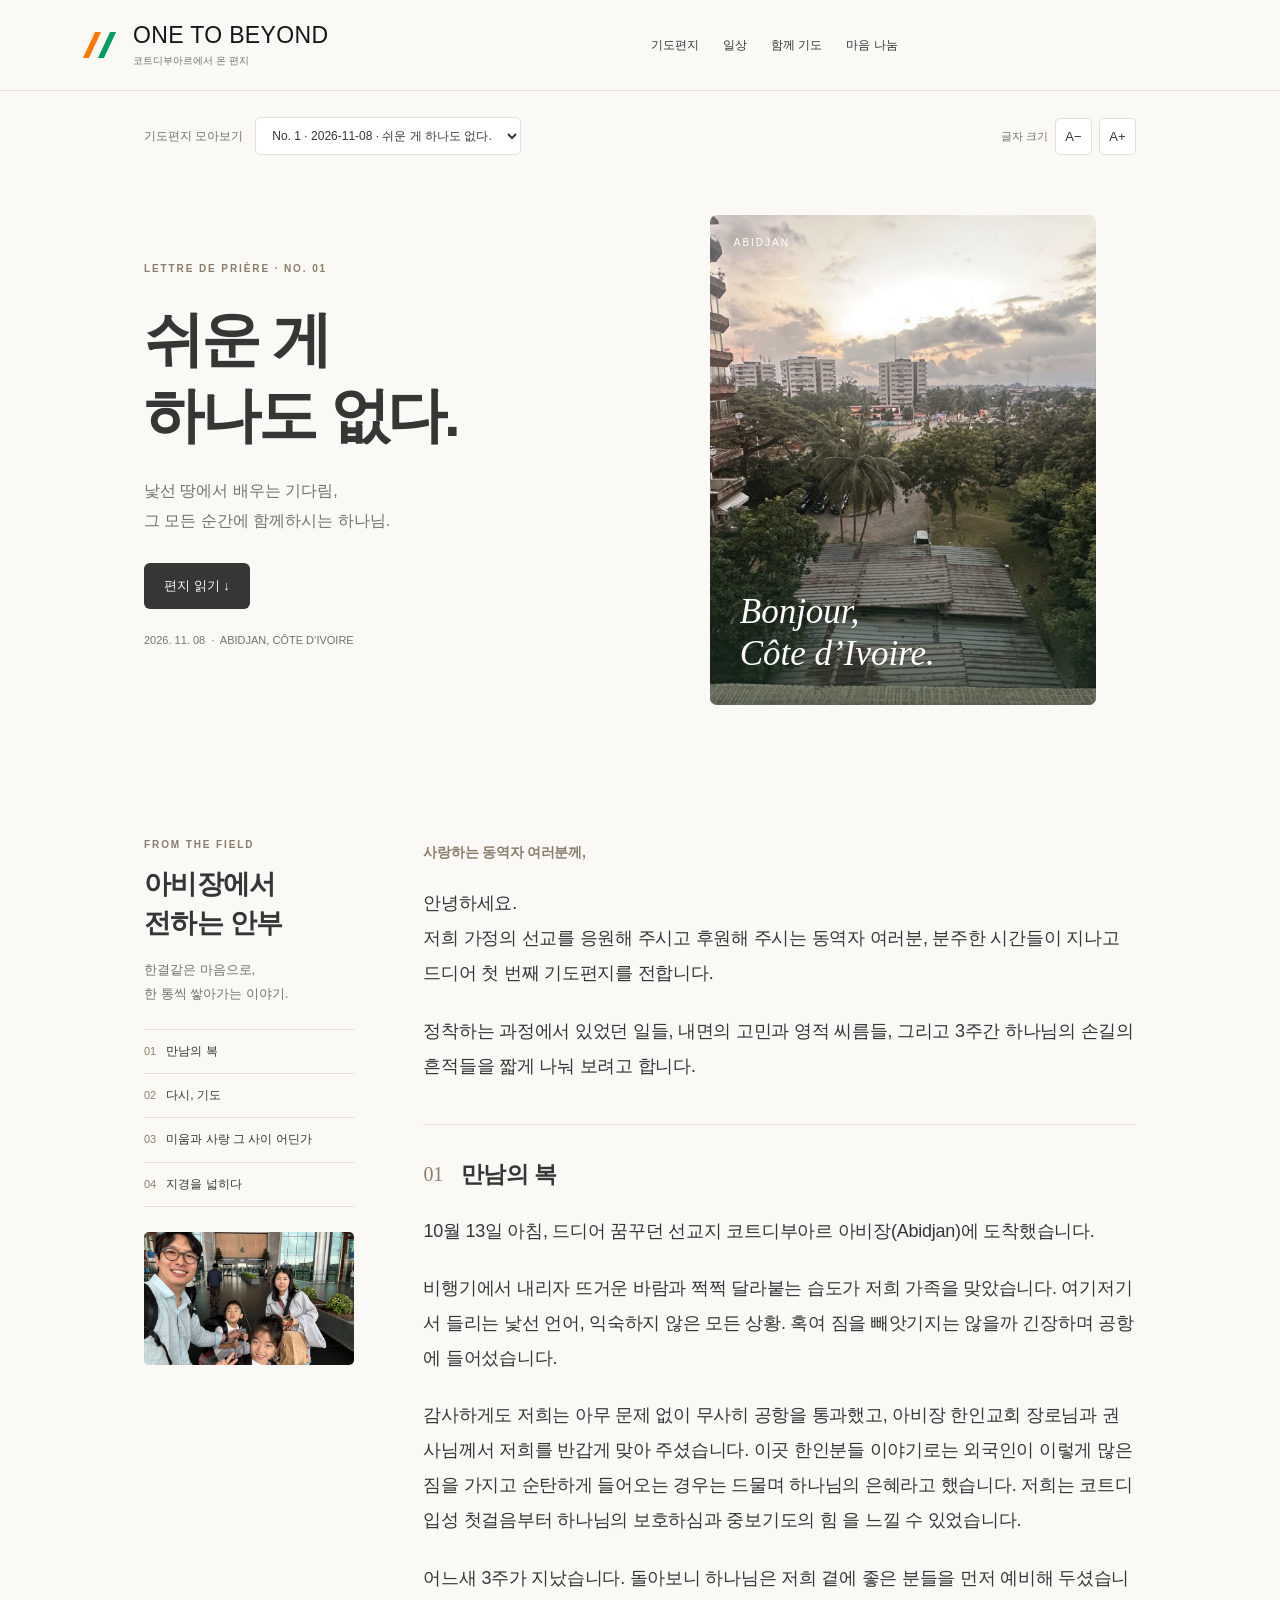
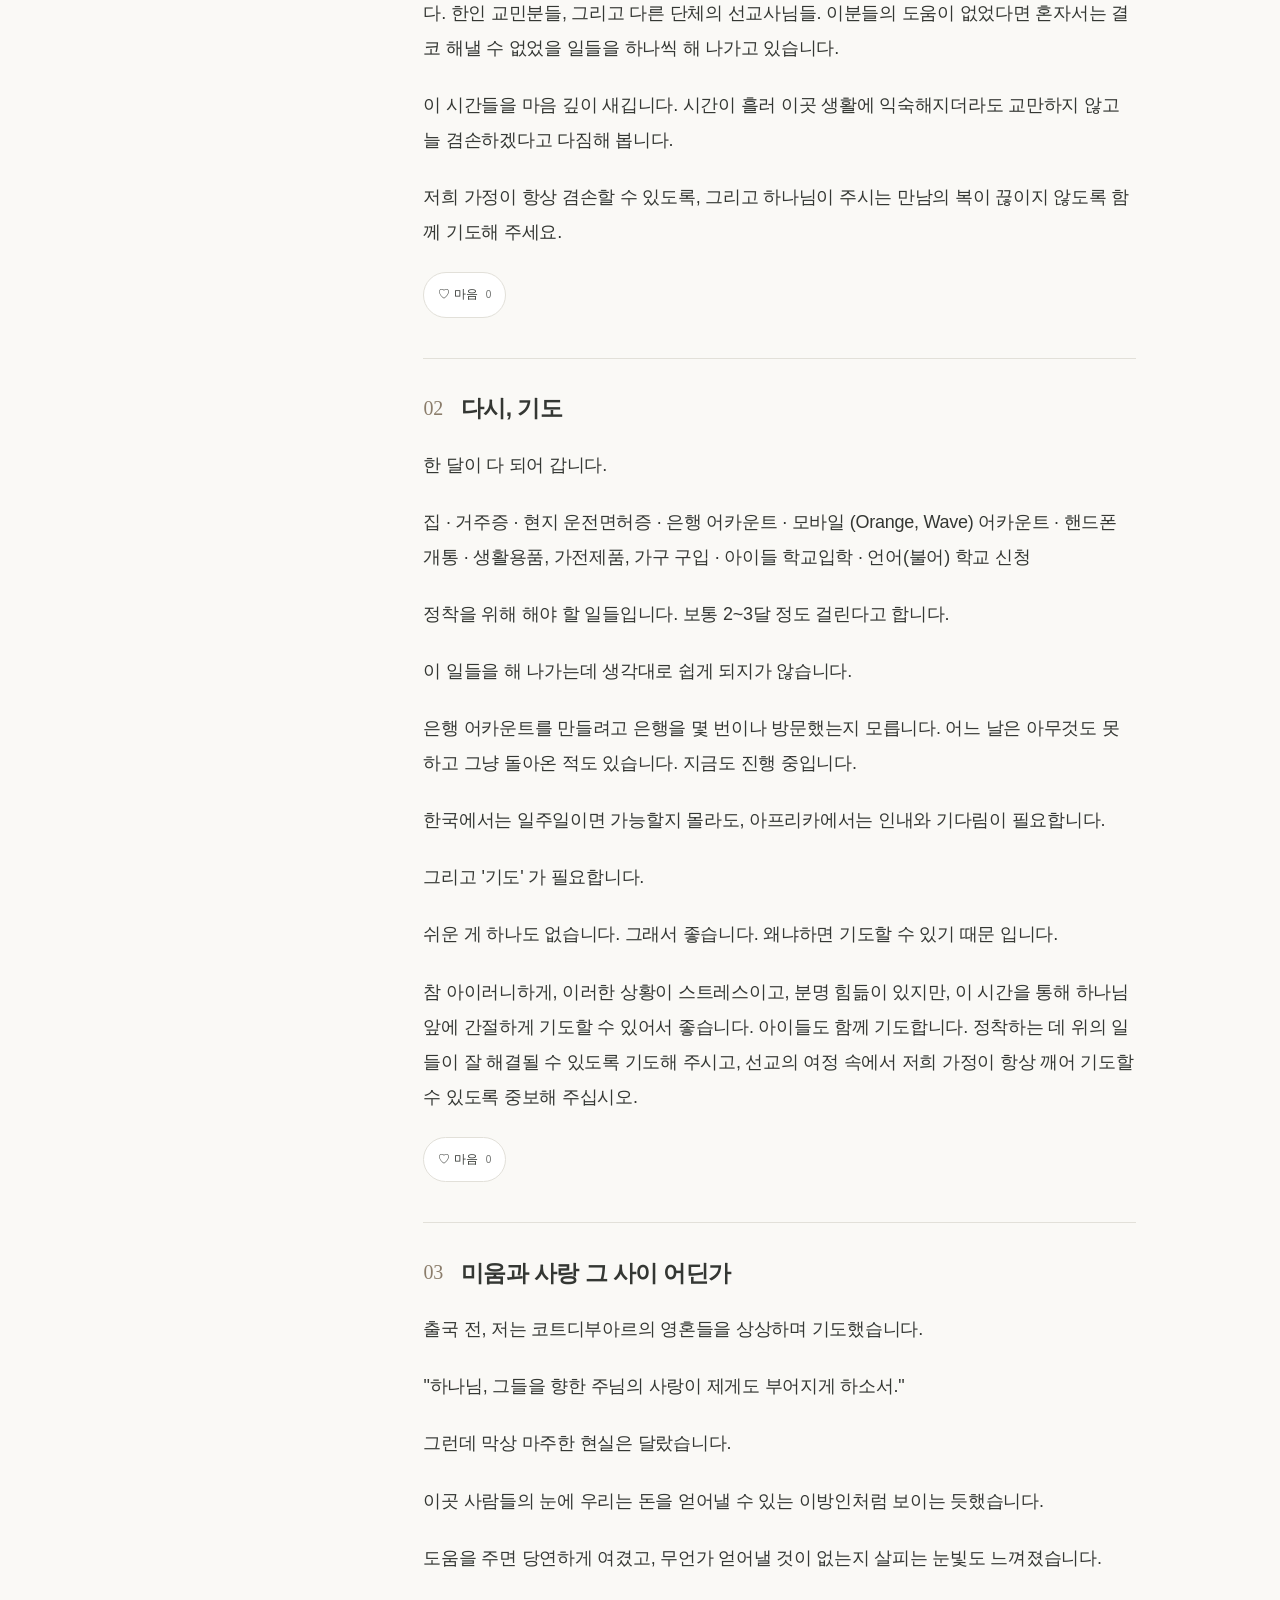
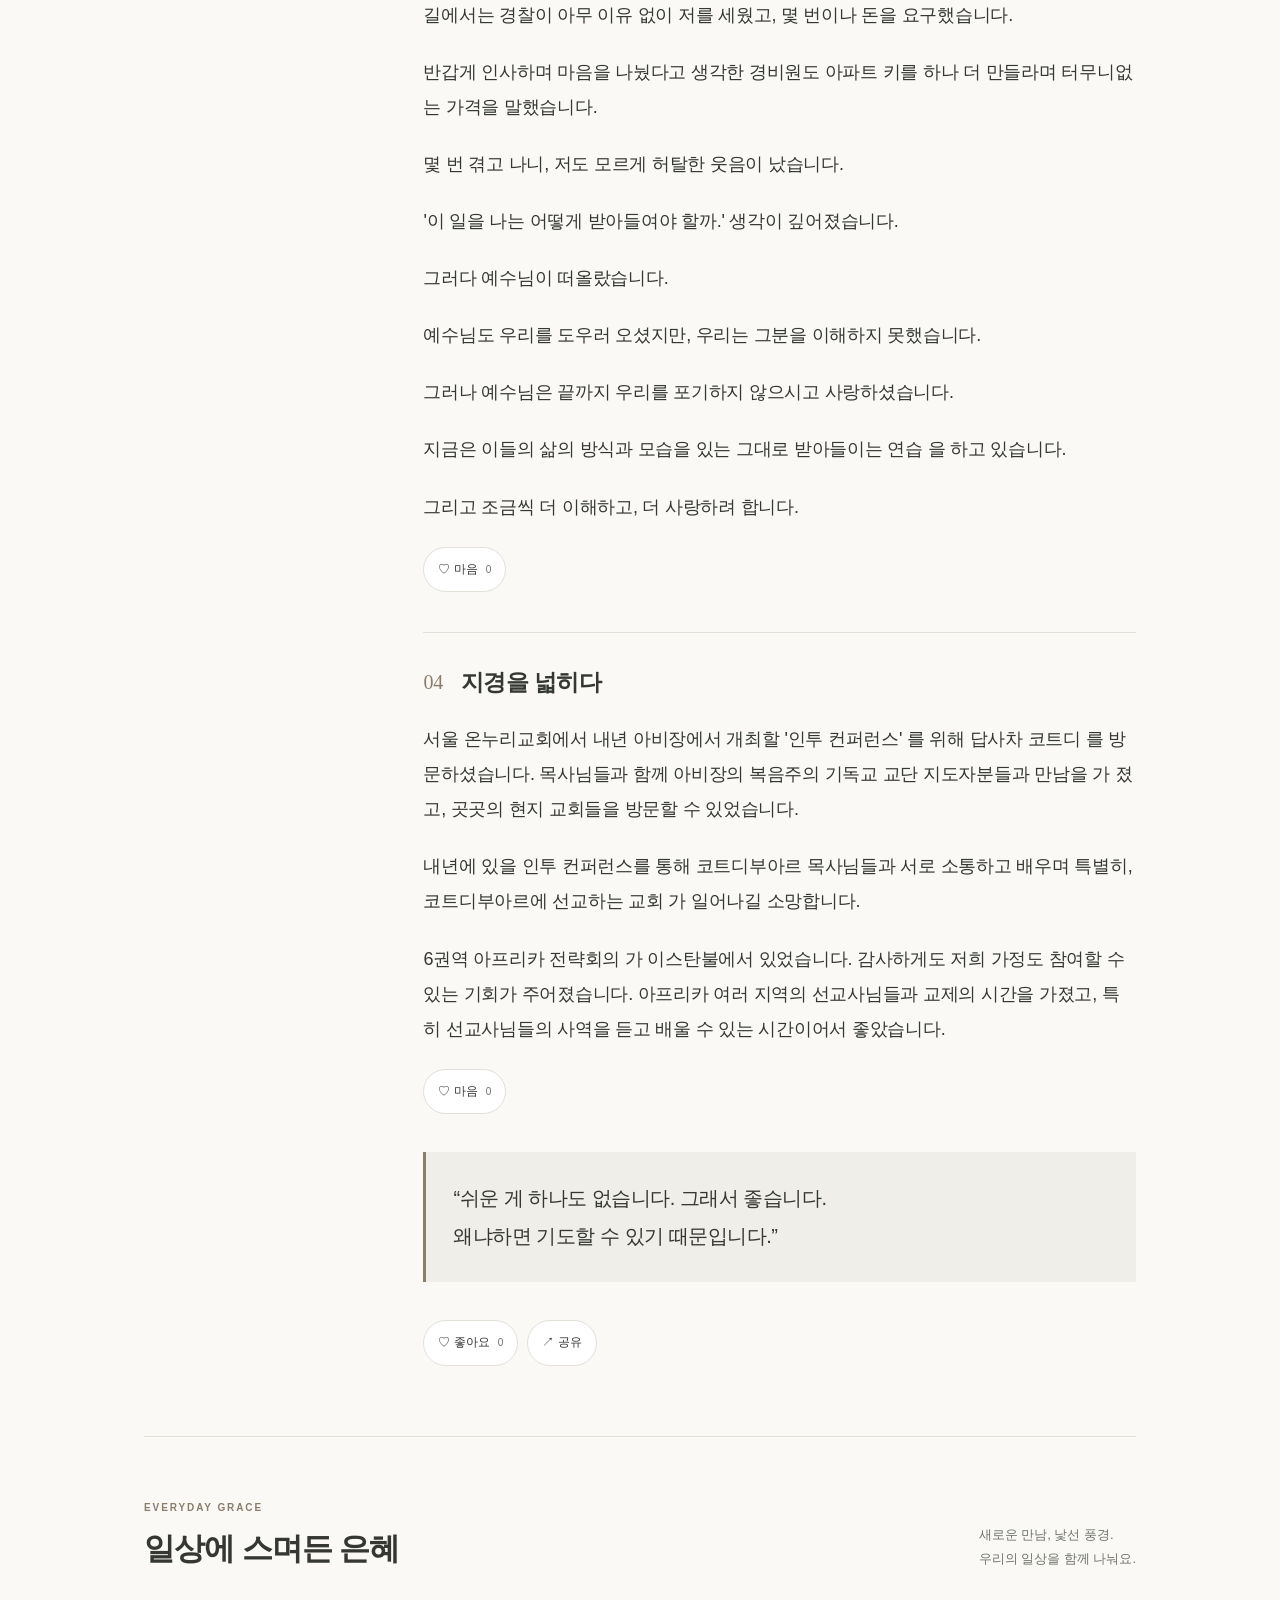
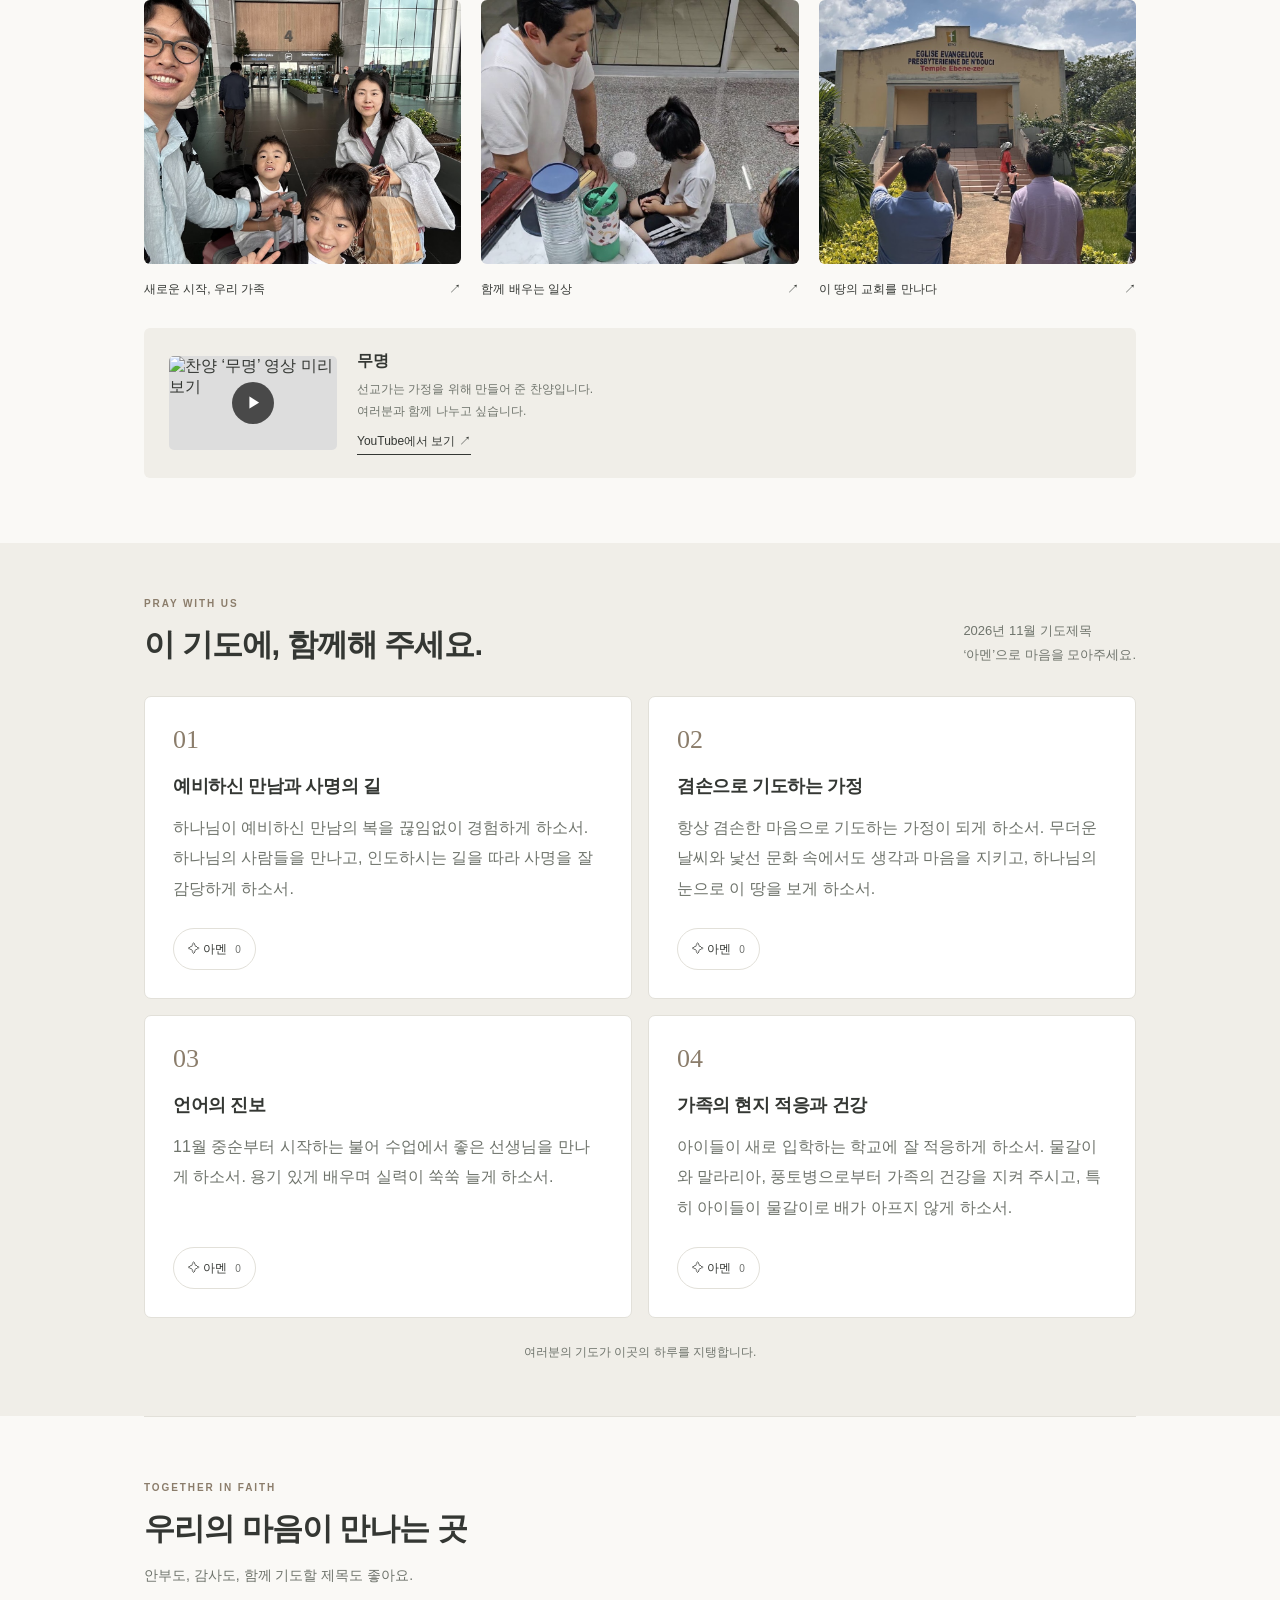
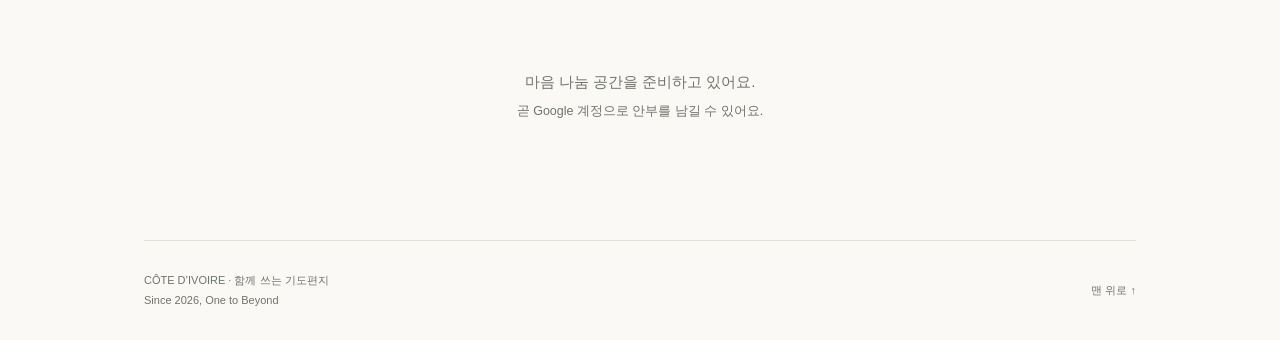
==== commit 8bf91acd: "Add Google sign-in comments (마음 나눔) with public/private posts Supabase Auth (Google) + REST via fetc" ====
--- a/site/index.html
+++ b/site/index.html
@@ -4,13 +4,13 @@
 <meta charset="utf-8">
 <meta name="viewport" content="width=device-width,initial-scale=1">
 <meta name="color-scheme" content="light">
-<meta http-equiv="Content-Security-Policy" content="default-src 'none'; script-src 'self'; style-src 'self' 'unsafe-inline'; img-src 'self' data: https://i.ytimg.com; connect-src 'self'; font-src 'none'; base-uri 'none'; form-action 'none'">
+<meta http-equiv="Content-Security-Policy" content="default-src 'none'; script-src 'self'; style-src 'self' 'unsafe-inline'; img-src 'self' data: https://i.ytimg.com; connect-src 'self' https://*.supabase.co; font-src 'none'; base-uri 'none'; form-action 'none'">
 <title>One to Beyond · 코트디부아르에서 온 편지</title>
 <meta name="description" content="코트디부아르 아비장에서 전하는 기도편지 · ONE TO BEYOND">
 <meta property="og:title" content="One to Beyond · 코트디부아르에서 온 편지">
 <meta property="og:description" content="낯선 땅에서 배우는 기다림, 그 모든 순간에 함께하시는 하나님.">
-<meta property="og:image" content="https://onebybeyond.org/assets/photos/0195618fbdef.jpg">
-<meta property="og:url" content="https://onebybeyond.org/">
+<meta property="og:image" content="https://onetobeyond.org/assets/photos/0195618fbdef.jpg">
+<meta property="og:url" content="https://onetobeyond.org/">
 <meta property="og:type" content="website">
 <link rel="icon" href="assets/favicon.svg" type="image/svg+xml">
 <link rel="stylesheet" href="style.css">
@@ -20,6 +20,8 @@
 <div id="app"><noscript><p class="noscript">이 페이지는 JavaScript가 필요합니다. 브라우저 설정에서 JavaScript를 켜 주세요.</p></noscript></div>
 <div id="modal-root"></div>
 <div id="toast-root" aria-live="polite"></div>
+<script src="config.js"></script>
+<script src="community.js"></script>
 <script src="app.js"></script>
 </body>
 </html>
--- a/site/site.css
+++ b/site/site.css
@@ -9,3 +9,20 @@
 .video-link{display:inline-block;margin-top:10px;font-size:12px;border-bottom:1px solid var(--ink);padding-bottom:4px}
 .noscript{padding:60px 5%;text-align:center;color:var(--muted)}
 @media (max-width:600px){.video-thumb{flex-basis:100%}}
+/* 마음 나눔 */
+.c-form{padding:22px;border:1px solid var(--line);background:var(--paper);border-radius:6px;margin-bottom:28px}
+.c-form .form-label:first-child{margin-top:0}
+.c-form input:not([type=radio]),.c-form select,.c-form textarea{width:100%;padding:12px 14px;border:1px solid var(--line);border-radius:5px;background:var(--bg);color:var(--ink);font-size:15px}
+.c-form textarea{resize:vertical;line-height:1.7}
+.c-form .btn{width:100%;margin-top:6px}
+.c-visibility{border:0;padding:0;margin:0;display:grid;gap:8px}
+.c-visibility legend{padding:0;font-size:12px;color:var(--muted);margin:18px 0 7px}
+.c-choice{display:flex;gap:10px;align-items:flex-start;padding:12px 14px;border:1px solid var(--line);border-radius:5px;cursor:pointer;background:var(--bg)}
+.c-choice:has(input:checked){border-color:var(--accent);background:var(--soft)}
+.c-choice input{flex:0 0 auto;width:auto!important;min-height:0;margin:3px 0 0;padding:0;accent-color:var(--accent)}
+.c-choice span{flex:1}
+.c-choice b{display:block;font-size:14px;font-weight:600}
+.c-choice small{display:block;font-size:12px;color:var(--muted);margin-top:3px}
+.c-body{white-space:pre-line;font-size:15px;line-height:1.8;margin:10px 0 0;overflow-wrap:anywhere}
+.c-private{background:#ece6db;color:var(--accent)}
+.login-callout p{margin:0}
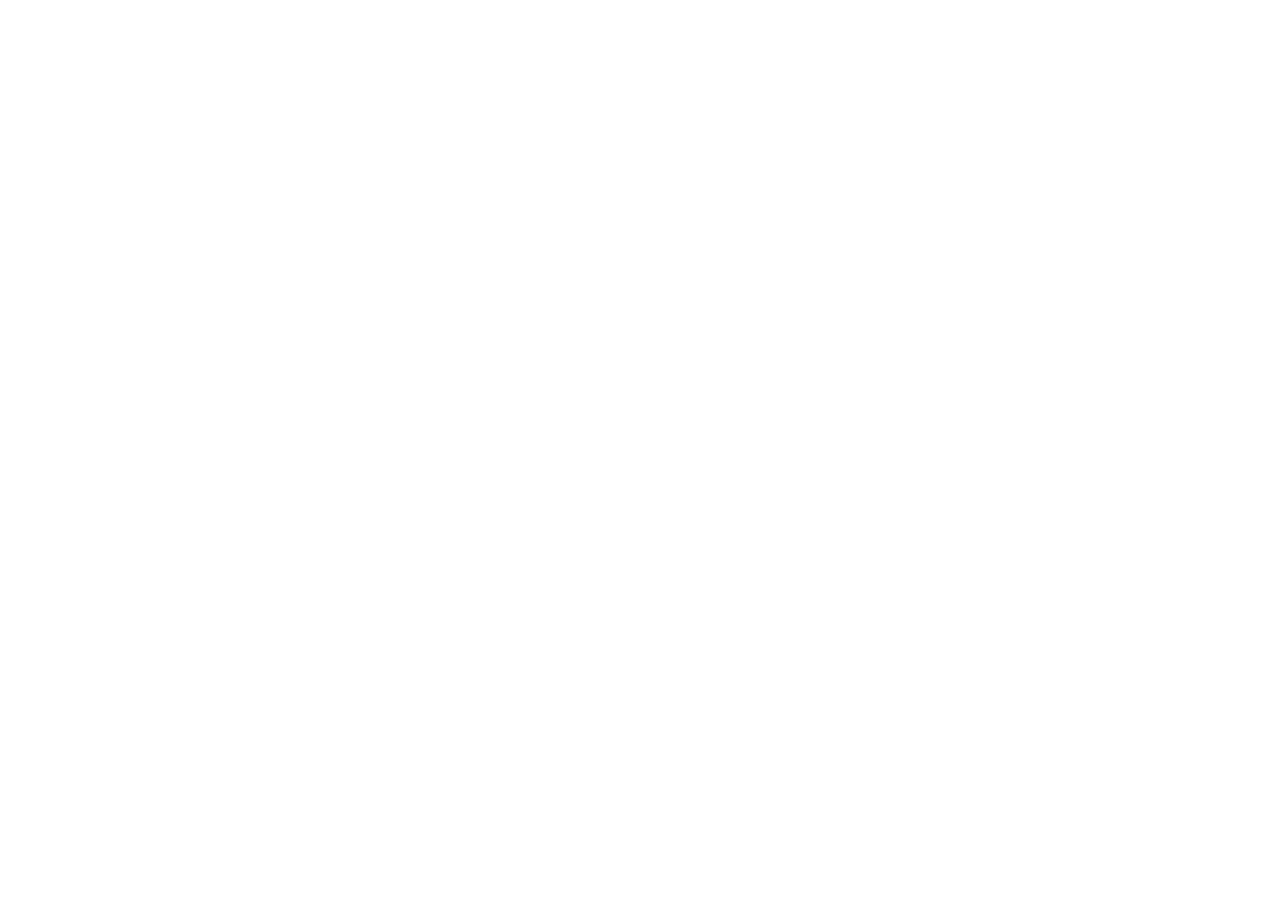
==== commit aef7b382: "Add admin page, Supabase-backed letters, contacts and email sending - /admin: access-code login, let" ====
--- a/site/index.html
+++ b/site/index.html
@@ -4,7 +4,7 @@
 <meta charset="utf-8">
 <meta name="viewport" content="width=device-width,initial-scale=1">
 <meta name="color-scheme" content="light">
-<meta http-equiv="Content-Security-Policy" content="default-src 'none'; script-src 'self'; style-src 'self' 'unsafe-inline'; img-src 'self' data: https://i.ytimg.com; connect-src 'self' https://*.supabase.co; font-src 'none'; base-uri 'none'; form-action 'none'">
+<meta http-equiv="Content-Security-Policy" content="default-src 'none'; script-src 'self'; style-src 'self' 'unsafe-inline'; img-src 'self' data: blob: https://i.ytimg.com https://*.supabase.co; connect-src 'self' https://*.supabase.co; font-src 'none'; base-uri 'none'; form-action 'none'">
 <title>One to Beyond · 코트디부아르에서 온 편지</title>
 <meta name="description" content="코트디부아르 아비장에서 전하는 기도편지 · ONE TO BEYOND">
 <meta property="og:title" content="One to Beyond · 코트디부아르에서 온 편지">
@@ -12,16 +12,18 @@
 <meta property="og:image" content="https://onetobeyond.org/assets/photos/0195618fbdef.jpg">
 <meta property="og:url" content="https://onetobeyond.org/">
 <meta property="og:type" content="website">
-<link rel="icon" href="assets/favicon.svg" type="image/svg+xml">
-<link rel="stylesheet" href="style.css">
-<link rel="stylesheet" href="site.css">
+<link rel="icon" href="/assets/favicon.svg" type="image/svg+xml">
+<link rel="stylesheet" href="/style.css">
+<link rel="stylesheet" href="/site.css">
 </head>
 <body data-layout="forest">
 <div id="app"><noscript><p class="noscript">이 페이지는 JavaScript가 필요합니다. 브라우저 설정에서 JavaScript를 켜 주세요.</p></noscript></div>
 <div id="modal-root"></div>
 <div id="toast-root" aria-live="polite"></div>
-<script src="config.js"></script>
-<script src="community.js"></script>
-<script src="app.js"></script>
+<script src="/config.js"></script>
+<script src="/render.js"></script>
+<script src="/sb.js"></script>
+<script src="/community.js"></script>
+<script src="/app.js"></script>
 </body>
 </html>
